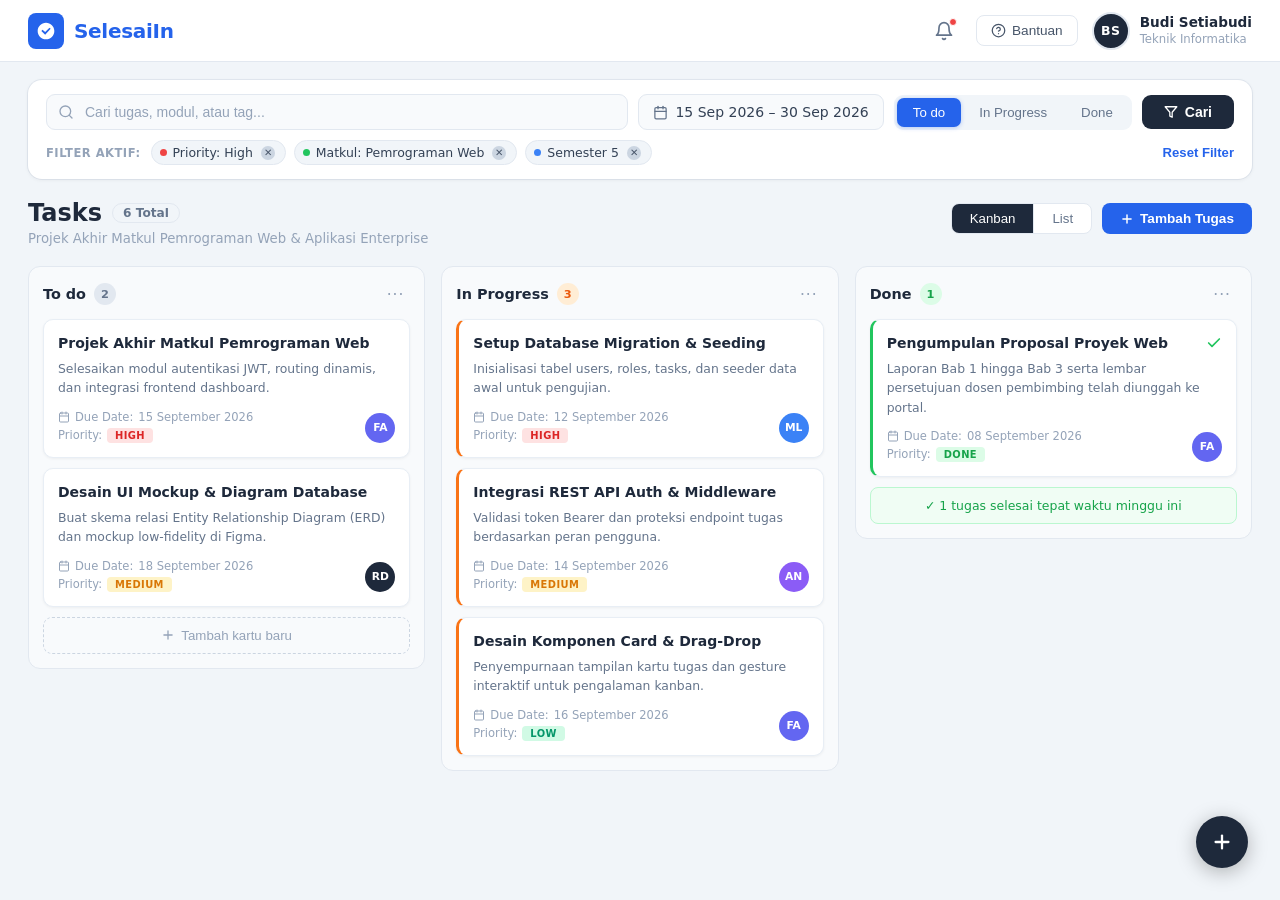
==== index.html @ 3186352d "Rename selesaiin.html to index.html" ====
<!DOCTYPE html>
<html lang="id">
<head>
  <meta charset="UTF-8" />
  <meta name="viewport" content="width=device-width, initial-scale=1.0" />
  <title>SelesaiIn</title>
  <link rel="stylesheet" href="selesaiin.css" />
</head>
<body>

<!-- ════════════════════════════
     NAVBAR
════════════════════════════ -->
<nav class="navbar">
  <a class="logo" href="#">
    <div class="logo-icon">
      <svg viewBox="0 0 24 24" xmlns="http://www.w3.org/2000/svg">
        <path d="M12 2C6.48 2 2 6.48 2 12s4.48 10 10 10
                 10-4.48 10-10S17.52 2 12 2zm-1 14.59L6.41
                 12l1.42-1.41L11 13.17l5.17-5.17 1.42 1.42L11 16.59z"/>
      </svg>
    </div>
    <span class="logo-text">SelesaiIn</span>
  </a>

  <div class="nav-right">
    <button class="btn-bell" aria-label="Notifikasi">
      <svg width="20" height="20" viewBox="0 0 24 24" fill="none"
           stroke="currentColor" stroke-width="2" stroke-linecap="round" stroke-linejoin="round">
        <path d="M18 8A6 6 0 0 0 6 8c0 7-3 9-3 9h18s-3-2-3-9"/>
        <path d="M13.73 21a2 2 0 0 1-3.46 0"/>
      </svg>
      <span class="bell-badge"></span>
    </button>

    <button class="btn-bantuan">
      <svg width="15" height="15" viewBox="0 0 24 24" fill="none"
           stroke="currentColor" stroke-width="2" stroke-linecap="round" stroke-linejoin="round">
        <circle cx="12" cy="12" r="10"/>
        <path d="M9.09 9a3 3 0 0 1 5.83 1c0 2-3 3-3 3"/>
        <line x1="12" y1="17" x2="12.01" y2="17"/>
      </svg>
      Bantuan
    </button>

    <div class="user-info">
      <div class="avatar">BS</div>
      <div class="user-meta">
        <span class="user-name">Budi Setiabudi</span>
        <span class="user-dept">Teknik Informatika</span>
      </div>
    </div>
  </div>
</nav>

<!-- ════════════════════════════
     FILTER SECTION
════════════════════════════ -->
<section class="filter-section">
  <div class="filter-card">
    <div class="filter-top">
      <div class="search-wrap">
        <svg width="16" height="16" viewBox="0 0 24 24" fill="none"
             stroke="currentColor" stroke-width="2" stroke-linecap="round" stroke-linejoin="round">
          <circle cx="11" cy="11" r="8"/><line x1="21" y1="21" x2="16.65" y2="16.65"/>
        </svg>
        <input class="search-input" type="text" placeholder="Cari tugas, modul, atau tag..." />
      </div>

      <div class="date-wrap">
        <svg width="15" height="15" viewBox="0 0 24 24" fill="none"
             stroke="currentColor" stroke-width="2" stroke-linecap="round" stroke-linejoin="round">
          <rect x="3" y="4" width="18" height="18" rx="2" ry="2"/>
          <line x1="16" y1="2" x2="16" y2="6"/>
          <line x1="8" y1="2" x2="8" y2="6"/>
          <line x1="3" y1="10" x2="21" y2="10"/>
        </svg>
        15 Sep 2026 – 30 Sep 2026
      </div>

      <div class="status-tabs">
        <button class="tab-btn active">To do</button>
        <button class="tab-btn">In Progress</button>
        <button class="tab-btn">Done</button>
      </div>

      <button class="btn-search">
        <svg width="14" height="14" viewBox="0 0 24 24" fill="none"
             stroke="currentColor" stroke-width="2.2" stroke-linecap="round" stroke-linejoin="round">
          <polygon points="22 3 2 3 10 12.46 10 19 14 21 14 12.46 22 3"/>
        </svg>
        Cari
      </button>
    </div>

    <div class="filter-bottom">
      <div class="filter-left">
        <span class="filter-label">Filter Aktif:</span>
        <span class="chip">
          <span class="chip-dot red"></span>Priority: High
          <button class="chip-x" aria-label="Hapus">✕</button>
        </span>
        <span class="chip">
          <span class="chip-dot green"></span>Matkul: Pemrograman Web
          <button class="chip-x" aria-label="Hapus">✕</button>
        </span>
        <span class="chip">
          <span class="chip-dot blue"></span>Semester 5
          <button class="chip-x" aria-label="Hapus">✕</button>
        </span>
      </div>
      <button class="btn-reset">Reset Filter</button>
    </div>
  </div>
</section>

<!-- ════════════════════════════
     TASKS SECTION
════════════════════════════ -->
<section class="tasks-section">

  <!-- Header -->
  <div class="tasks-header">
    <div>
      <h1 class="tasks-title">
        Tasks
        <span class="tasks-count">6 Total</span>
      </h1>
      <p class="tasks-subtitle">Projek Akhir Matkul Pemrograman Web &amp; Aplikasi Enterprise</p>
    </div>
    <div class="tasks-actions">
      <div class="view-toggle">
        <button class="view-btn active">Kanban</button>
        <button class="view-btn">List</button>
      </div>
      <button class="btn-add-task" onclick="openSidebar()">
        <svg width="14" height="14" viewBox="0 0 24 24" fill="none"
             stroke="currentColor" stroke-width="2.5" stroke-linecap="round" stroke-linejoin="round">
          <line x1="12" y1="5" x2="12" y2="19"/><line x1="5" y1="12" x2="19" y2="12"/>
        </svg>
        Tambah Tugas
      </button>
    </div>
  </div>

  <!-- Kanban Board -->
  <div class="kanban-board">

    <!-- ── Column: To do ── -->
    <div class="kanban-col">
      <div class="col-header">
        <span class="col-title">
          To do
          <span class="col-badge gray">2</span>
        </span>
        <button class="col-menu" aria-label="Menu">···</button>
      </div>

      <div class="task-cards">
        <!-- Card 1 -->
        <div class="task-card">
          <div class="card-top">
            <span class="card-title">Projek Akhir Matkul Pemrograman Web</span>
          </div>
          <p class="card-desc">Selesaikan modul autentikasi JWT, routing dinamis, dan integrasi frontend dashboard.</p>
          <div class="card-footer">
            <div class="card-meta">
              <span class="card-date">
                <svg width="12" height="12" viewBox="0 0 24 24" fill="none"
                     stroke="currentColor" stroke-width="2" stroke-linecap="round" stroke-linejoin="round">
                  <rect x="3" y="4" width="18" height="18" rx="2" ry="2"/>
                  <line x1="16" y1="2" x2="16" y2="6"/>
                  <line x1="8" y1="2" x2="8" y2="6"/>
                  <line x1="3" y1="10" x2="21" y2="10"/>
                </svg>
                <span class="card-date-label">Due Date:</span>
                15 September 2026
              </span>
              <span class="card-priority-row">
                Priority: <span class="priority-badge high">HIGH</span>
              </span>
            </div>
            <div class="card-avatar av-fa">FA</div>
          </div>
        </div>

        <!-- Card 2 -->
        <div class="task-card">
          <div class="card-top">
            <span class="card-title">Desain UI Mockup &amp; Diagram Database</span>
          </div>
          <p class="card-desc">Buat skema relasi Entity Relationship Diagram (ERD) dan mockup low-fidelity di Figma.</p>
          <div class="card-footer">
            <div class="card-meta">
              <span class="card-date">
                <svg width="12" height="12" viewBox="0 0 24 24" fill="none"
                     stroke="currentColor" stroke-width="2" stroke-linecap="round" stroke-linejoin="round">
                  <rect x="3" y="4" width="18" height="18" rx="2" ry="2"/>
                  <line x1="16" y1="2" x2="16" y2="6"/>
                  <line x1="8" y1="2" x2="8" y2="6"/>
                  <line x1="3" y1="10" x2="21" y2="10"/>
                </svg>
                <span class="card-date-label">Due Date:</span>
                18 September 2026
              </span>
              <span class="card-priority-row">
                Priority: <span class="priority-badge medium">MEDIUM</span>
              </span>
            </div>
            <div class="card-avatar av-rd">RD</div>
          </div>
        </div>
      </div>

      <button class="btn-add-card">
        <svg width="14" height="14" viewBox="0 0 24 24" fill="none"
             stroke="currentColor" stroke-width="2.2" stroke-linecap="round" stroke-linejoin="round">
          <line x1="12" y1="5" x2="12" y2="19"/><line x1="5" y1="12" x2="19" y2="12"/>
        </svg>
        Tambah kartu baru
      </button>
    </div>

    <!-- ── Column: In Progress ── -->
    <div class="kanban-col">
      <div class="col-header">
        <span class="col-title">
          In Progress
          <span class="col-badge orange">3</span>
        </span>
        <button class="col-menu" aria-label="Menu">···</button>
      </div>

      <div class="task-cards">
        <!-- Card 1 -->
        <div class="task-card accent-orange">
          <div class="card-top">
            <span class="card-title">Setup Database Migration &amp; Seeding</span>
          </div>
          <p class="card-desc">Inisialisasi tabel users, roles, tasks, dan seeder data awal untuk pengujian.</p>
          <div class="card-footer">
            <div class="card-meta">
              <span class="card-date">
                <svg width="12" height="12" viewBox="0 0 24 24" fill="none"
                     stroke="currentColor" stroke-width="2" stroke-linecap="round" stroke-linejoin="round">
                  <rect x="3" y="4" width="18" height="18" rx="2" ry="2"/>
                  <line x1="16" y1="2" x2="16" y2="6"/>
                  <line x1="8" y1="2" x2="8" y2="6"/>
                  <line x1="3" y1="10" x2="21" y2="10"/>
                </svg>
                <span class="card-date-label">Due Date:</span>
                12 September 2026
              </span>
              <span class="card-priority-row">
                Priority: <span class="priority-badge high">HIGH</span>
              </span>
            </div>
            <div class="card-avatar av-ml">ML</div>
          </div>
        </div>

        <!-- Card 2 -->
        <div class="task-card accent-orange">
          <div class="card-top">
            <span class="card-title">Integrasi REST API Auth &amp; Middleware</span>
          </div>
          <p class="card-desc">Validasi token Bearer dan proteksi endpoint tugas berdasarkan peran pengguna.</p>
          <div class="card-footer">
            <div class="card-meta">
              <span class="card-date">
                <svg width="12" height="12" viewBox="0 0 24 24" fill="none"
                     stroke="currentColor" stroke-width="2" stroke-linecap="round" stroke-linejoin="round">
                  <rect x="3" y="4" width="18" height="18" rx="2" ry="2"/>
                  <line x1="16" y1="2" x2="16" y2="6"/>
                  <line x1="8" y1="2" x2="8" y2="6"/>
                  <line x1="3" y1="10" x2="21" y2="10"/>
                </svg>
                <span class="card-date-label">Due Date:</span>
                14 September 2026
              </span>
              <span class="card-priority-row">
                Priority: <span class="priority-badge medium">MEDIUM</span>
              </span>
            </div>
            <div class="card-avatar av-an">AN</div>
          </div>
        </div>

        <!-- Card 3 -->
        <div class="task-card accent-orange">
          <div class="card-top">
            <span class="card-title">Desain Komponen Card &amp; Drag-Drop</span>
          </div>
          <p class="card-desc">Penyempurnaan tampilan kartu tugas dan gesture interaktif untuk pengalaman kanban.</p>
          <div class="card-footer">
            <div class="card-meta">
              <span class="card-date">
                <svg width="12" height="12" viewBox="0 0 24 24" fill="none"
                     stroke="currentColor" stroke-width="2" stroke-linecap="round" stroke-linejoin="round">
                  <rect x="3" y="4" width="18" height="18" rx="2" ry="2"/>
                  <line x1="16" y1="2" x2="16" y2="6"/>
                  <line x1="8" y1="2" x2="8" y2="6"/>
                  <line x1="3" y1="10" x2="21" y2="10"/>
                </svg>
                <span class="card-date-label">Due Date:</span>
                16 September 2026
              </span>
              <span class="card-priority-row">
                Priority: <span class="priority-badge low">LOW</span>
              </span>
            </div>
            <div class="card-avatar av-fa">FA</div>
          </div>
        </div>
      </div>
    </div>

    <!-- ── Column: Done ── -->
    <div class="kanban-col">
      <div class="col-header">
        <span class="col-title">
          Done
          <span class="col-badge green">1</span>
        </span>
        <button class="col-menu" aria-label="Menu">···</button>
      </div>

      <div class="task-cards">
        <!-- Card 1 -->
        <div class="task-card accent-green">
          <div class="card-top">
            <span class="card-title">Pengumpulan Proposal Proyek Web</span>
            <svg class="card-check" width="16" height="16" viewBox="0 0 24 24" fill="none"
                 stroke="currentColor" stroke-width="2.5" stroke-linecap="round" stroke-linejoin="round">
              <polyline points="20 6 9 17 4 12"/>
            </svg>
          </div>
          <p class="card-desc">Laporan Bab 1 hingga Bab 3 serta lembar persetujuan dosen pembimbing telah diunggah ke portal.</p>
          <div class="card-footer">
            <div class="card-meta">
              <span class="card-date">
                <svg width="12" height="12" viewBox="0 0 24 24" fill="none"
                     stroke="currentColor" stroke-width="2" stroke-linecap="round" stroke-linejoin="round">
                  <rect x="3" y="4" width="18" height="18" rx="2" ry="2"/>
                  <line x1="16" y1="2" x2="16" y2="6"/>
                  <line x1="8" y1="2" x2="8" y2="6"/>
                  <line x1="3" y1="10" x2="21" y2="10"/>
                </svg>
                <span class="card-date-label">Due Date:</span>
                08 September 2026
              </span>
              <span class="card-priority-row">
                Priority: <span class="priority-badge done">DONE</span>
              </span>
            </div>
            <div class="card-avatar av-fa">FA</div>
          </div>
        </div>
      </div>

      <div class="done-banner">✓ 1 tugas selesai tepat waktu minggu ini</div>
    </div>

  </div><!-- /kanban-board -->
</section>

<!-- ════════════════════════════
     FLOATING ACTION BUTTON
════════════════════════════ -->
<button class="fab" id="fab" onclick="openSidebar()" aria-label="Tambah tugas baru">
  <svg width="22" height="22" viewBox="0 0 24 24" fill="none"
       stroke="currentColor" stroke-width="2.5" stroke-linecap="round" stroke-linejoin="round">
    <line x1="12" y1="5" x2="12" y2="19"/><line x1="5" y1="12" x2="19" y2="12"/>
  </svg>
</button>

<!-- ════════════════════════════
     SIDEBAR BACKDROP
════════════════════════════ -->
<div class="sidebar-backdrop" id="backdrop" onclick="closeSidebar()"></div>

<!-- ════════════════════════════
     SIDEBAR PANEL
════════════════════════════ -->
<aside class="sidebar" id="sidebar" aria-label="Tambah tugas baru">
  <div class="sidebar-inner">

    <!-- Head -->
    <div class="sidebar-head">
      <div>
        <p class="sidebar-title">Add new task:</p>
        <p class="sidebar-sub">Tambahkan penugasan baru ke papan kerja.</p>
      </div>
      <button class="btn-close" onclick="closeSidebar()" aria-label="Tutup">✕</button>
    </div>

    <!-- Name -->
    <div class="field">
      <label class="field-label" for="task-name">Name:</label>
      <input class="field-input" id="task-name" type="text"
             placeholder="Contoh: Implementasi modul JWT Auth" />
    </div>

    <!-- Due Date -->
    <div class="field">
      <label class="field-label" for="task-due">Due Date:</label>
      <input class="field-input" id="task-due" type="date" />
    </div>

    <!-- Priority -->
    <div class="field">
      <span class="field-label">Priority:</span>
      <div class="priority-btns">
        <button class="priority-btn" data-p="low"    onclick="selectPriority(this)">Low</button>
        <button class="priority-btn sel-medium" data-p="medium" onclick="selectPriority(this)">Medium</button>
        <button class="priority-btn" data-p="high"   onclick="selectPriority(this)">High</button>
      </div>
    </div>

    <!-- Status -->
    <div class="field">
      <label class="field-label" for="task-status">Status / Kolom:</label>
      <select class="field-select" id="task-status">
        <option value="todo">To do</option>
        <option value="inprogress">In Progress</option>
        <option value="done">Done</option>
      </select>
    </div>

    <!-- Description -->
    <div class="field">
      <label class="field-label" for="task-desc">Deskripsi Tugas:</label>
      <textarea class="field-textarea" id="task-desc"
                placeholder="Tuliskan catatan teknis, link repositori, atau kriteria kelulusan..."></textarea>
    </div>

    <!-- Footer -->
    <div class="sidebar-footer">
      <button class="btn-batal" onclick="closeSidebar()">Batal</button>
      <button class="btn-add-submit">
        Add
        <svg width="15" height="15" viewBox="0 0 24 24" fill="none"
             stroke="currentColor" stroke-width="2.5" stroke-linecap="round" stroke-linejoin="round">
          <line x1="5" y1="12" x2="19" y2="12"/>
          <polyline points="12 5 19 12 12 19"/>
        </svg>
      </button>
    </div>

  </div>
</aside>

<!-- ════════════════════════════
     JAVASCRIPT
════════════════════════════ -->
<script>
  const sidebar  = document.getElementById('sidebar');
  const backdrop = document.getElementById('backdrop');
  const fab      = document.getElementById('fab');

  function openSidebar() {
    sidebar.classList.add('open');
    backdrop.classList.add('open');
    fab.classList.add('hidden');
  }

  function closeSidebar() {
    sidebar.classList.remove('open');
    backdrop.classList.remove('open');
    fab.classList.remove('hidden');
  }

  // Priority selection
  function selectPriority(btn) {
    document.querySelectorAll('.priority-btn').forEach(b => {
      b.classList.remove('sel-low', 'sel-medium', 'sel-high');
    });
    btn.classList.add('sel-' + btn.dataset.p);
  }

  // View toggle (visual only)
  document.querySelectorAll('.view-btn').forEach(btn => {
    btn.addEventListener('click', () => {
      document.querySelectorAll('.view-btn').forEach(b => b.classList.remove('active'));
      btn.classList.add('active');
    });
  });

  // Status tabs
  document.querySelectorAll('.tab-btn').forEach(btn => {
    btn.addEventListener('click', () => {
      document.querySelectorAll('.tab-btn').forEach(b => b.classList.remove('active'));
      btn.classList.add('active');
    });
  });

  // Close sidebar on Escape key
  document.addEventListener('keydown', e => {
    if (e.key === 'Escape') closeSidebar();
  });
</script>

</body>
</html>
---- selesaiin.css ----
*, *::before, *::after {
  box-sizing: border-box;
  margin: 0;
  padding: 0;
}

body {
  font-family: 'Segoe UI', Inter, system-ui, sans-serif;
  background-color: #f1f5f9;
  color: #1e293b;
  min-height: 100vh;
}

/* ══════════════════════════════════════
   NAVBAR
══════════════════════════════════════ */
.navbar {
  background: #ffffff;
  border-bottom: 1px solid #e2e8f0;
  padding: 0 28px;
  height: 62px;
  display: flex;
  align-items: center;
  justify-content: space-between;
  position: sticky;
  top: 0;
  z-index: 50;
}

.logo {
  display: flex;
  align-items: center;
  gap: 10px;
  text-decoration: none;
}

.logo-icon {
  width: 36px;
  height: 36px;
  background: #2563eb;
  border-radius: 8px;
  display: flex;
  align-items: center;
  justify-content: center;
}
.logo-icon svg { width: 20px; height: 20px; fill: #ffffff; }

.logo-text {
  font-size: 1.25rem;
  font-weight: 700;
  color: #2563eb;
  letter-spacing: -0.3px;
}

.nav-right {
  display: flex;
  align-items: center;
  gap: 14px;
}

.btn-bell {
  position: relative;
  width: 36px;
  height: 36px;
  display: flex;
  align-items: center;
  justify-content: center;
  border: none;
  background: transparent;
  cursor: pointer;
  border-radius: 8px;
  color: #64748b;
  transition: background 0.15s;
}
.btn-bell:hover { background: #f1f5f9; }

.bell-badge {
  position: absolute;
  top: 5px;
  right: 5px;
  width: 8px;
  height: 8px;
  background: #ef4444;
  border-radius: 50%;
  border: 1.5px solid #ffffff;
}

.btn-bantuan {
  display: flex;
  align-items: center;
  gap: 6px;
  padding: 7px 14px;
  border: 1.5px solid #e2e8f0;
  border-radius: 8px;
  background: #ffffff;
  color: #475569;
  font-size: 0.85rem;
  font-weight: 500;
  cursor: pointer;
  transition: border-color 0.15s;
}
.btn-bantuan:hover { border-color: #2563eb; color: #2563eb; }

.user-info {
  display: flex;
  align-items: center;
  gap: 10px;
  cursor: pointer;
}

.avatar {
  width: 38px;
  height: 38px;
  border-radius: 50%;
  background: #1e293b;
  color: #ffffff;
  display: flex;
  align-items: center;
  justify-content: center;
  font-size: 0.78rem;
  font-weight: 700;
  letter-spacing: 0.5px;
  flex-shrink: 0;
  border: 2px solid #e2e8f0;
}

.user-meta { display: flex; flex-direction: column; line-height: 1.3; }
.user-name { font-size: 0.85rem; font-weight: 600; color: #1e293b; }
.user-dept { font-size: 0.73rem; color: #94a3b8; }

/* ══════════════════════════════════════
   FILTER SECTION
══════════════════════════════════════ */
.filter-section {
  padding: 18px 28px 0;
}

.filter-card {
  background: #ffffff;
  border-radius: 14px;
  padding: 14px 18px;
  box-shadow: 0 1px 4px rgba(0,0,0,.06), 0 0 0 1px #e2e8f0;
}

.filter-top {
  display: flex;
  align-items: center;
  gap: 10px;
}

.search-wrap {
  position: relative;
  flex: 1;
  min-width: 0;
}
.search-wrap svg {
  position: absolute;
  left: 12px;
  top: 50%;
  transform: translateY(-50%);
  color: #94a3b8;
  pointer-events: none;
}

.search-input {
  width: 100%;
  padding: 9px 14px 9px 38px;
  border: 1.5px solid #e2e8f0;
  border-radius: 9px;
  font-size: 0.875rem;
  color: #334155;
  outline: none;
  background: #f8fafc;
  transition: border-color 0.15s, box-shadow 0.15s;
}
.search-input::placeholder { color: #94a3b8; }
.search-input:focus {
  border-color: #2563eb;
  box-shadow: 0 0 0 3px rgba(37,99,235,.12);
  background: #fff;
}

.date-wrap {
  display: flex;
  align-items: center;
  gap: 7px;
  padding: 9px 14px;
  border: 1.5px solid #e2e8f0;
  border-radius: 9px;
  background: #f8fafc;
  cursor: pointer;
  white-space: nowrap;
  font-size: 0.875rem;
  color: #334155;
  transition: border-color 0.15s;
  flex-shrink: 0;
}
.date-wrap:hover { border-color: #2563eb; }
.date-wrap svg { color: #64748b; flex-shrink: 0; }

.status-tabs {
  display: flex;
  align-items: center;
  gap: 2px;
  background: #f1f5f9;
  border-radius: 9px;
  padding: 3px;
  flex-shrink: 0;
}

.tab-btn {
  padding: 7px 16px;
  border: none;
  border-radius: 7px;
  font-size: 0.83rem;
  font-weight: 500;
  cursor: pointer;
  transition: background 0.15s, color 0.15s;
  background: transparent;
  color: #64748b;
  white-space: nowrap;
}
.tab-btn.active {
  background: #2563eb;
  color: #ffffff;
  box-shadow: 0 1px 4px rgba(37,99,235,.3);
}
.tab-btn:not(.active):hover { background: #e2e8f0; color: #334155; }

.btn-search {
  display: flex;
  align-items: center;
  gap: 7px;
  padding: 9px 22px;
  background: #1e293b;
  color: #ffffff;
  border: none;
  border-radius: 9px;
  font-size: 0.875rem;
  font-weight: 600;
  cursor: pointer;
  white-space: nowrap;
  transition: background 0.15s;
  flex-shrink: 0;
}
.btn-search:hover { background: #0f172a; }

.filter-bottom {
  display: flex;
  align-items: center;
  justify-content: space-between;
  margin-top: 10px;
}

.filter-left {
  display: flex;
  align-items: center;
  gap: 8px;
  flex-wrap: wrap;
}

.filter-label {
  font-size: 0.72rem;
  font-weight: 600;
  color: #94a3b8;
  letter-spacing: 0.5px;
  text-transform: uppercase;
  margin-right: 2px;
}

.chip {
  display: inline-flex;
  align-items: center;
  gap: 6px;
  padding: 4px 10px 4px 8px;
  border-radius: 20px;
  background: #f1f5f9;
  border: 1px solid #e2e8f0;
  font-size: 0.78rem;
  color: #334155;
  font-weight: 500;
}

.chip-dot {
  width: 7px;
  height: 7px;
  border-radius: 50%;
  flex-shrink: 0;
}
.chip-dot.red   { background: #ef4444; }
.chip-dot.green { background: #22c55e; }
.chip-dot.blue  { background: #3b82f6; }

.chip-x {
  display: flex;
  align-items: center;
  justify-content: center;
  width: 14px;
  height: 14px;
  border-radius: 50%;
  border: none;
  background: #cbd5e1;
  color: #475569;
  font-size: 0.6rem;
  cursor: pointer;
  line-height: 1;
  transition: background 0.12s;
  margin-left: 2px;
}
.chip-x:hover { background: #94a3b8; color: #fff; }

.btn-reset {
  font-size: 0.82rem;
  font-weight: 600;
  color: #2563eb;
  background: none;
  border: none;
  cursor: pointer;
  white-space: nowrap;
  transition: color 0.12s;
}
.btn-reset:hover { color: #1d4ed8; text-decoration: underline; }

/* ══════════════════════════════════════
   TASKS HEADER
══════════════════════════════════════ */
.tasks-section {
  padding: 20px 28px 28px;
}

.tasks-header {
  display: flex;
  align-items: flex-start;
  justify-content: space-between;
  margin-bottom: 20px;
}

.tasks-title {
  display: flex;
  align-items: center;
  gap: 10px;
  font-size: 1.5rem;
  font-weight: 700;
  color: #1e293b;
  margin-bottom: 4px;
}

.tasks-count {
  font-size: 0.76rem;
  font-weight: 600;
  color: #64748b;
  background: #f1f5f9;
  border: 1px solid #e2e8f0;
  padding: 2px 10px;
  border-radius: 20px;
}

.tasks-subtitle {
  font-size: 0.83rem;
  color: #94a3b8;
  margin-top: 2px;
}

.tasks-actions {
  display: flex;
  align-items: center;
  gap: 10px;
  margin-top: 4px;
}

.view-toggle {
  display: flex;
  border: 1.5px solid #e2e8f0;
  border-radius: 8px;
  overflow: hidden;
  background: #fff;
}

.view-btn {
  padding: 7px 18px;
  border: none;
  background: transparent;
  color: #64748b;
  font-size: 0.83rem;
  font-weight: 500;
  cursor: pointer;
  transition: background 0.15s, color 0.15s;
}
.view-btn.active { background: #1e293b; color: #ffffff; }
.view-btn:not(:last-child) { border-right: 1.5px solid #e2e8f0; }
.view-btn:not(.active):hover { background: #f1f5f9; }

.btn-add-task {
  display: flex;
  align-items: center;
  gap: 6px;
  padding: 8px 18px;
  background: #2563eb;
  color: #ffffff;
  border: none;
  border-radius: 8px;
  font-size: 0.85rem;
  font-weight: 600;
  cursor: pointer;
  transition: background 0.15s;
}
.btn-add-task:hover { background: #1d4ed8; }

/* ══════════════════════════════════════
   KANBAN BOARD
══════════════════════════════════════ */
.kanban-board {
  display: grid;
  grid-template-columns: repeat(3, 1fr);
  gap: 16px;
  align-items: start;
}

.kanban-col {
  background: #f8fafc;
  border-radius: 12px;
  padding: 14px;
  border: 1px solid #e2e8f0;
}

.col-header {
  display: flex;
  align-items: center;
  justify-content: space-between;
  margin-bottom: 12px;
}

.col-title {
  display: flex;
  align-items: center;
  gap: 8px;
  font-size: 0.9rem;
  font-weight: 600;
  color: #1e293b;
}

.col-badge {
  min-width: 22px;
  height: 22px;
  padding: 0 6px;
  border-radius: 11px;
  display: flex;
  align-items: center;
  justify-content: center;
  font-size: 0.71rem;
  font-weight: 700;
}
.col-badge.gray   { background: #e2e8f0; color: #64748b; }
.col-badge.orange { background: #ffedd5; color: #ea580c; }
.col-badge.green  { background: #dcfce7; color: #16a34a; }

.col-menu {
  background: none;
  border: none;
  color: #94a3b8;
  cursor: pointer;
  padding: 4px 6px;
  border-radius: 6px;
  font-size: 1.1rem;
  letter-spacing: 1px;
  line-height: 1;
  transition: background 0.15s;
}
.col-menu:hover { background: #e2e8f0; color: #475569; }

/* ── Cards ── */
.task-cards {
  display: flex;
  flex-direction: column;
  gap: 10px;
}

.task-card {
  background: #ffffff;
  border-radius: 10px;
  padding: 14px;
  border: 1px solid #e8eef5;
  box-shadow: 0 1px 3px rgba(0,0,0,.05);
  cursor: pointer;
  transition: box-shadow 0.18s, transform 0.18s;
}
.task-card:hover {
  box-shadow: 0 4px 14px rgba(0,0,0,.09);
  transform: translateY(-1px);
}
.task-card.accent-orange { border-left: 3px solid #f97316; }
.task-card.accent-green  { border-left: 3px solid #22c55e; }

.card-top {
  display: flex;
  align-items: flex-start;
  justify-content: space-between;
  gap: 8px;
  margin-bottom: 6px;
}

.card-title {
  font-size: 0.875rem;
  font-weight: 600;
  color: #1e293b;
  line-height: 1.4;
}

.card-check {
  color: #22c55e;
  flex-shrink: 0;
  margin-top: 1px;
}

.card-desc {
  font-size: 0.775rem;
  color: #64748b;
  line-height: 1.55;
  margin-bottom: 12px;
}

.card-footer {
  display: flex;
  align-items: flex-end;
  justify-content: space-between;
  gap: 8px;
}

.card-meta { display: flex; flex-direction: column; gap: 4px; }

.card-date {
  display: flex;
  align-items: center;
  gap: 5px;
  font-size: 0.72rem;
  color: #94a3b8;
}
.card-date svg { flex-shrink: 0; }
.card-date-label { font-size: 0.72rem; color: #94a3b8; }

.card-priority-row {
  display: flex;
  align-items: center;
  gap: 5px;
  font-size: 0.72rem;
  color: #94a3b8;
}

.priority-badge {
  font-size: 0.62rem;
  font-weight: 700;
  letter-spacing: 0.4px;
  padding: 2px 8px;
  border-radius: 4px;
}
.priority-badge.high   { background: #fee2e2; color: #dc2626; }
.priority-badge.medium { background: #fef3c7; color: #d97706; }
.priority-badge.low    { background: #d1fae5; color: #059669; }
.priority-badge.done   { background: #dcfce7; color: #16a34a; }

.card-avatar {
  width: 30px;
  height: 30px;
  border-radius: 50%;
  display: flex;
  align-items: center;
  justify-content: center;
  font-size: 0.67rem;
  font-weight: 700;
  color: #ffffff;
  flex-shrink: 0;
}
.av-fa { background: #6366f1; }
.av-ml { background: #3b82f6; }
.av-rd { background: #1e293b; }
.av-an { background: #8b5cf6; }

/* Done success banner */
.done-banner {
  margin-top: 10px;
  background: #f0fdf4;
  border: 1px solid #bbf7d0;
  border-radius: 8px;
  padding: 10px 14px;
  font-size: 0.78rem;
  color: #16a34a;
  text-align: center;
  font-weight: 500;
}

/* Add card button */
.btn-add-card {
  width: 100%;
  margin-top: 10px;
  padding: 10px;
  border: 1.5px dashed #cbd5e1;
  border-radius: 9px;
  background: transparent;
  color: #94a3b8;
  font-size: 0.83rem;
  font-weight: 500;
  cursor: pointer;
  display: flex;
  align-items: center;
  justify-content: center;
  gap: 6px;
  transition: border-color 0.15s, color 0.15s, background 0.15s;
}
.btn-add-card:hover {
  border-color: #2563eb;
  color: #2563eb;
  background: #eff6ff;
}

/* ══════════════════════════════════════
   FLOATING ACTION BUTTON
══════════════════════════════════════ */
.fab {
  position: fixed;
  bottom: 32px;
  right: 32px;
  width: 52px;
  height: 52px;
  border-radius: 50%;
  background: #1e293b;
  color: #ffffff;
  border: none;
  font-size: 1.6rem;
  line-height: 1;
  cursor: pointer;
  display: flex;
  align-items: center;
  justify-content: center;
  box-shadow: 0 4px 20px rgba(0,0,0,.28);
  transition: background 0.15s, transform 0.2s, opacity 0.2s;
  z-index: 60;
}
.fab:hover { background: #0f172a; transform: scale(1.08); }
.fab.hidden { opacity: 0; pointer-events: none; transform: scale(0.8); }

/* ══════════════════════════════════════
   SIDEBAR OVERLAY BACKDROP
══════════════════════════════════════ */
.sidebar-backdrop {
  position: fixed;
  inset: 0;
  background: rgba(15, 23, 42, 0.35);
  z-index: 150;
  opacity: 0;
  pointer-events: none;
  transition: opacity 0.28s ease;
}
.sidebar-backdrop.open {
  opacity: 1;
  pointer-events: all;
}

/* ══════════════════════════════════════
   SIDEBAR PANEL
══════════════════════════════════════ */
.sidebar {
  position: fixed;
  top: 0;
  right: 0;
  bottom: 0;
  width: 340px;
  background: #1e293b;
  z-index: 200;
  display: flex;
  flex-direction: column;
  transform: translateX(100%);
  transition: transform 0.3s cubic-bezier(.4, 0, .2, 1);
  overflow-y: auto;
  overflow-x: hidden;
}
.sidebar.open { transform: translateX(0); }

/* Sidebar scrollbar */
.sidebar::-webkit-scrollbar { width: 4px; }
.sidebar::-webkit-scrollbar-track { background: transparent; }
.sidebar::-webkit-scrollbar-thumb { background: #334155; border-radius: 4px; }

.sidebar-inner {
  padding: 26px 24px;
  display: flex;
  flex-direction: column;
  min-height: 100%;
}

.sidebar-head {
  display: flex;
  align-items: flex-start;
  justify-content: space-between;
  margin-bottom: 28px;
}

.sidebar-title {
  font-size: 1.1rem;
  font-weight: 700;
  color: #f1f5f9;
  margin-bottom: 4px;
  line-height: 1.3;
}

.sidebar-sub {
  font-size: 0.775rem;
  color: #64748b;
  line-height: 1.4;
}

.btn-close {
  width: 30px;
  height: 30px;
  border-radius: 7px;
  background: #334155;
  border: none;
  color: #94a3b8;
  font-size: 1rem;
  cursor: pointer;
  display: flex;
  align-items: center;
  justify-content: center;
  transition: background 0.15s, color 0.15s;
  flex-shrink: 0;
  margin-top: 2px;
}
.btn-close:hover { background: #475569; color: #f1f5f9; }

/* Form fields */
.field { margin-bottom: 20px; }

.field-label {
  display: block;
  font-size: 0.7rem;
  font-weight: 600;
  color: #94a3b8;
  letter-spacing: 0.7px;
  text-transform: uppercase;
  margin-bottom: 8px;
}

.field-input,
.field-select,
.field-textarea {
  width: 100%;
  padding: 10px 13px;
  background: #0f172a;
  border: 1.5px solid #334155;
  border-radius: 8px;
  color: #e2e8f0;
  font-size: 0.875rem;
  outline: none;
  transition: border-color 0.15s, box-shadow 0.15s;
  font-family: inherit;
}
.field-input::placeholder,
.field-textarea::placeholder { color: #475569; }
.field-input:focus,
.field-select:focus,
.field-textarea:focus {
  border-color: #3b82f6;
  box-shadow: 0 0 0 3px rgba(59,130,246,.15);
}

.field-select {
  appearance: none;
  background-image: url("data:image/svg+xml,%3Csvg xmlns='http://www.w3.org/2000/svg' width='12' height='12' viewBox='0 0 24 24' fill='none' stroke='%2394a3b8' stroke-width='2.5' stroke-linecap='round' stroke-linejoin='round'%3E%3Cpolyline points='6 9 12 15 18 9'/%3E%3C/svg%3E");
  background-repeat: no-repeat;
  background-position: right 13px center;
  cursor: pointer;
}
.field-select option { background: #1e293b; }

.field-textarea {
  resize: vertical;
  min-height: 88px;
  line-height: 1.55;
}

/* Priority buttons */
.priority-btns {
  display: flex;
  gap: 8px;
}

.priority-btn {
  flex: 1;
  padding: 8px 0;
  border: 1.5px solid #334155;
  border-radius: 8px;
  background: transparent;
  color: #94a3b8;
  font-size: 0.82rem;
  font-weight: 500;
  cursor: pointer;
  transition: all 0.15s;
  text-align: center;
}
.priority-btn:hover { border-color: #64748b; color: #e2e8f0; }

.priority-btn.sel-low    { background: #052e16; border-color: #059669; color: #6ee7b7; }
.priority-btn.sel-medium { background: #451a03; border-color: #d97706; color: #fde68a; }
.priority-btn.sel-high   { background: #450a0a; border-color: #ef4444; color: #fca5a5; }

/* Sidebar footer */
.sidebar-footer {
  margin-top: auto;
  padding-top: 20px;
  border-top: 1px solid #334155;
  display: flex;
  align-items: center;
  justify-content: flex-end;
  gap: 12px;
}

.btn-batal {
  padding: 9px 18px;
  background: transparent;
  border: none;
  color: #94a3b8;
  font-size: 0.875rem;
  font-weight: 500;
  cursor: pointer;
  transition: color 0.15s;
  font-family: inherit;
}
.btn-batal:hover { color: #e2e8f0; }

.btn-add-submit {
  display: flex;
  align-items: center;
  gap: 7px;
  padding: 9px 22px;
  background: #2563eb;
  color: #ffffff;
  border: none;
  border-radius: 8px;
  font-size: 0.875rem;
  font-weight: 600;
  cursor: pointer;
  transition: background 0.15s;
  font-family: inherit;
}
.btn-add-submit:hover { background: #1d4ed8; }
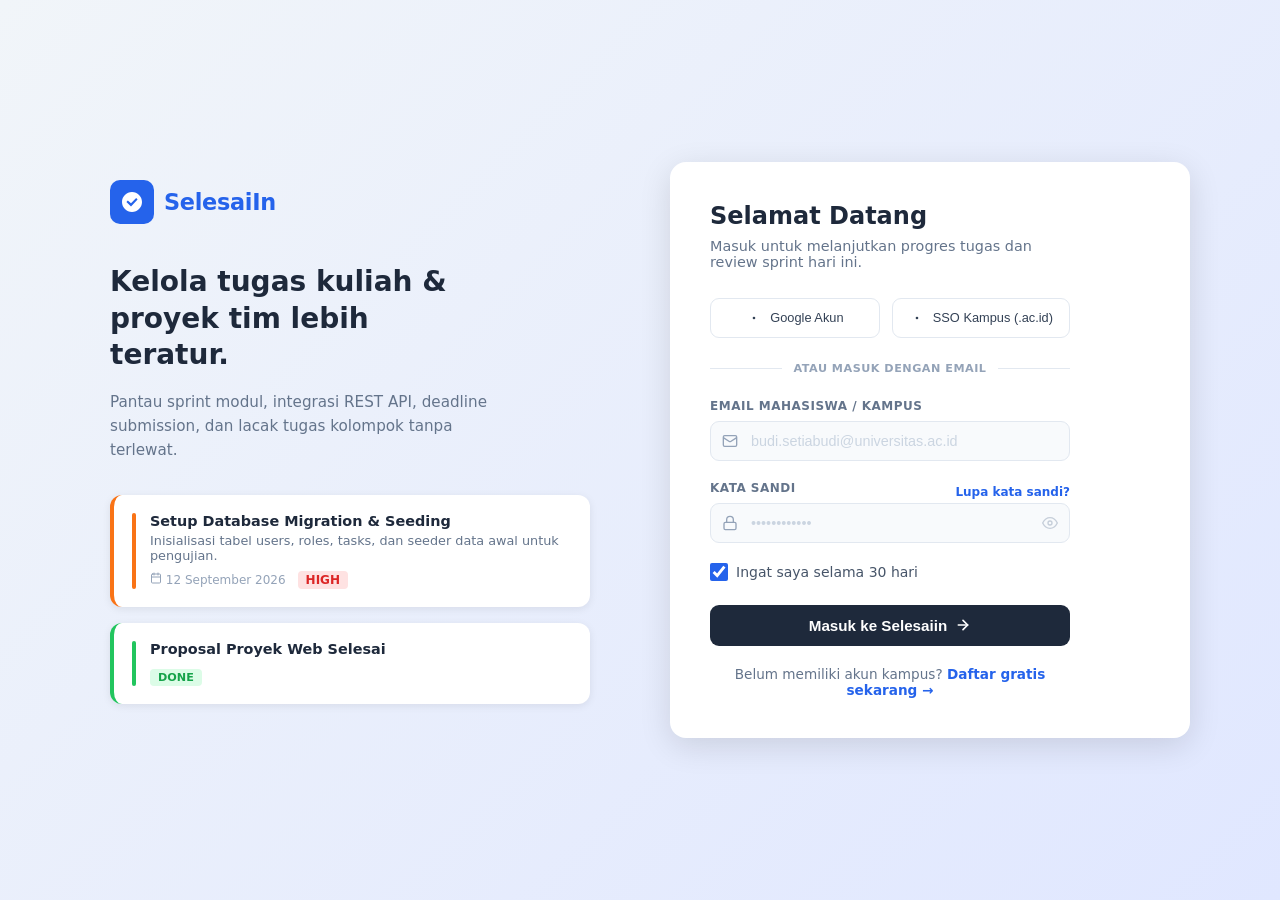
==== commit 2f5466b8: "add login page" ====
--- a/index.html
+++ b/index.html
@@ -7,6 +7,143 @@
   <link rel="stylesheet" href="selesaiin.css" />
 </head>
 <body>
+
+<!-- ════════════════════════════
+     LOGIN PAGE
+════════════════════════════ -->
+<div id="loginPage" class="login-page">
+  <div class="login-container">
+    <!-- Left side: Branding & Description -->
+    <div class="login-left">
+      <a class="login-logo" href="#">
+        <div class="login-logo-icon">
+          <svg viewBox="0 0 24 24" xmlns="http://www.w3.org/2000/svg">
+            <path d="M12 2C6.48 2 2 6.48 2 12s4.48 10 10 10 10-4.48 10-10S17.52 2 12 2zm-1 14.59L6.41 12l1.42-1.41L11 13.17l5.17-5.17 1.42 1.42L11 16.59z"/>
+          </svg>
+        </div>
+        <span class="login-logo-text">SelesaiIn</span>
+      </a>
+      <h2 class="login-heading">Kelola tugas kuliah & proyek tim lebih teratur.</h2>
+      <p class="login-description">
+        Pantau sprint modul, integrasi REST API, deadline submission, dan lacak tugas kolompok tanpa terlewat.
+      </p>
+      <div class="login-feature">
+        <div class="feature-icon orange-accent"></div>
+        <div class="feature-content">
+          <p class="feature-title">Setup Database Migration & Seeding</p>
+          <p class="feature-desc">Inisialisasi tabel users, roles, tasks, dan seeder data awal untuk pengujian.</p>
+          <div class="feature-meta">
+            <span class="due-date">
+              <svg width="12" height="12" viewBox="0 0 24 24" fill="none" stroke="currentColor" stroke-width="2" stroke-linecap="round" stroke-linejoin="round">
+                <rect x="3" y="4" width="18" height="18" rx="2" ry="2"/>
+                <line x1="16" y1="2" x2="16" y2="6"/>
+                <line x1="8" y1="2" x2="8" y2="6"/>
+                <line x1="3" y1="10" x2="21" y2="10"/>
+              </svg>
+              12 September 2026
+            </span>
+            <span class="priority-high">HIGH</span>
+          </div>
+        </div>
+      </div>
+      <div class="login-feature">
+        <div class="feature-icon green-accent"></div>
+        <div class="feature-content">
+          <p class="feature-title">Proposal Proyek Web Selesai</p>
+          <span class="feature-done">DONE</span>
+        </div>
+      </div>
+    </div>
+
+    <!-- Right side: Login Form -->
+    <div class="login-right">
+      <div class="login-form-wrapper">
+        <h3 class="login-form-title">Selamat Datang</h3>
+        <p class="login-form-subtitle">Masuk untuk melanjutkan progres tugas dan review sprint hari ini.</p>
+
+        <!-- OAuth Buttons -->
+        <div class="oauth-section">
+          <button class="oauth-btn google-btn">
+            <svg width="18" height="18" viewBox="0 0 24 24" fill="none" stroke="currentColor" stroke-width="2">
+              <circle cx="12" cy="12" r="1"/>
+            </svg>
+            Google Akun
+          </button>
+          <button class="oauth-btn sso-btn">
+            <svg width="18" height="18" viewBox="0 0 24 24" fill="none" stroke="currentColor" stroke-width="2">
+              <circle cx="12" cy="12" r="1"/>
+            </svg>
+            SSO Kampus (.ac.id)
+          </button>
+        </div>
+
+        <!-- Divider -->
+        <div class="divider">
+          <span>ATAU MASUK DENGAN EMAIL</span>
+        </div>
+
+        <!-- Email Input -->
+        <div class="form-group">
+          <label for="loginEmail" class="form-label">Email Mahasiswa / Kampus</label>
+          <div class="input-wrapper">
+            <svg class="input-icon" width="16" height="16" viewBox="0 0 24 24" fill="none" stroke="currentColor" stroke-width="2">
+              <rect x="2" y="4" width="20" height="16" rx="2"/>
+              <path d="m22 7-8.97 5.7a1.94 1.94 0 0 1-2.06 0L2 7"/>
+            </svg>
+            <input class="form-input" id="loginEmail" type="email" placeholder="budi.setiabudi@universitas.ac.id" />
+          </div>
+        </div>
+
+        <!-- Password Input -->
+        <div class="form-group">
+          <div class="password-header">
+            <label for="loginPassword" class="form-label">Kata Sandi</label>
+            <a href="#" class="forgot-password">Lupa kata sandi?</a>
+          </div>
+          <div class="input-wrapper">
+            <svg class="input-icon" width="16" height="16" viewBox="0 0 24 24" fill="none" stroke="currentColor" stroke-width="2">
+              <rect x="3" y="11" width="18" height="11" rx="2" ry="2"/>
+              <path d="M7 11V7a5 5 0 0 1 10 0v4"/>
+            </svg>
+            <input class="form-input" id="loginPassword" type="password" placeholder="••••••••••••" />
+            <button class="toggle-password" type="button" onclick="togglePasswordVisibility()">
+              <svg class="eye-icon" width="16" height="16" viewBox="0 0 24 24" fill="none" stroke="currentColor" stroke-width="2">
+                <path d="M1 12s4-8 11-8 11 8 11 8-4 8-11 8-11-8-11-8z"/>
+                <circle cx="12" cy="12" r="3"/>
+              </svg>
+            </button>
+          </div>
+        </div>
+
+        <!-- Remember Me Checkbox -->
+        <label class="checkbox-label">
+          <input type="checkbox" class="checkbox-input" checked />
+          <span class="checkbox-text">Ingat saya selama 30 hari</span>
+        </label>
+
+        <!-- Login Button -->
+        <button class="btn-login" onclick="goToDashboard()">
+          Masuk ke Selesaiin
+          <svg width="16" height="16" viewBox="0 0 24 24" fill="none" stroke="currentColor" stroke-width="2.5" stroke-linecap="round" stroke-linejoin="round">
+            <line x1="5" y1="12" x2="19" y2="12"/>
+            <polyline points="12 5 19 12 12 19"/>
+          </svg>
+        </button>
+
+        <!-- Sign Up Link -->
+        <p class="signup-text">
+          Belum memiliki akun kampus?
+          <a href="#" class="signup-link">Daftar gratis sekarang →</a>
+        </p>
+      </div>
+    </div>
+  </div>
+</div>
+
+<!-- ════════════════════════════
+     DASHBOARD PAGE
+════════════════════════════ -->
+<div id="dashboardPage" class="dashboard-page" style="display: none;">
 
 <!-- ════════════════════════════
      NAVBAR
@@ -382,6 +519,9 @@
 <!-- ════════════════════════════
      SIDEBAR PANEL
 ════════════════════════════ -->
+</aside><!-- /dashboardPage -->
+</div>
+
 <aside class="sidebar" id="sidebar" aria-label="Tambah tugas baru">
   <div class="sidebar-inner">
 
@@ -454,6 +594,35 @@
      JAVASCRIPT
 ════════════════════════════ -->
 <script>
+  // Navigation between pages
+  function goToDashboard() {
+    document.getElementById('loginPage').style.display = 'none';
+    document.getElementById('dashboardPage').style.display = 'block';
+  }
+
+  function logout() {
+    document.getElementById('dashboardPage').style.display = 'none';
+    document.getElementById('loginPage').style.display = 'block';
+    // Reset login form
+    document.getElementById('loginEmail').value = '';
+    document.getElementById('loginPassword').value = '';
+  }
+
+  // Toggle password visibility
+  function togglePasswordVisibility() {
+    const passwordInput = document.getElementById('loginPassword');
+    const toggleBtn = document.querySelector('.toggle-password');
+    const eyeIcon = document.querySelector('.eye-icon');
+    
+    if (passwordInput.type === 'password') {
+      passwordInput.type = 'text';
+      eyeIcon.style.opacity = '1';
+    } else {
+      passwordInput.type = 'password';
+      eyeIcon.style.opacity = '0.5';
+    }
+  }
+
   const sidebar  = document.getElementById('sidebar');
   const backdrop = document.getElementById('backdrop');
   const fab      = document.getElementById('fab');
--- a/selesaiin.css
+++ b/selesaiin.css
@@ -9,6 +9,426 @@
   background-color: #f1f5f9;
   color: #1e293b;
   min-height: 100vh;
+}
+
+/* ══════════════════════════════════════
+   LOGIN PAGE
+══════════════════════════════════════ */
+.login-page {
+  min-height: 100vh;
+  background: linear-gradient(135deg, #f1f5f9 0%, #e0e7ff 100%);
+  display: flex;
+  align-items: center;
+  justify-content: center;
+  padding: 20px;
+}
+
+.login-container {
+  display: grid;
+  grid-template-columns: 1fr 1fr;
+  gap: 60px;
+  max-width: 1100px;
+  width: 100%;
+  align-items: center;
+}
+
+/* Left side */
+.login-left {
+  padding: 20px;
+}
+
+.login-logo {
+  display: flex;
+  align-items: center;
+  gap: 10px;
+  text-decoration: none;
+  margin-bottom: 40px;
+}
+
+.login-logo-icon {
+  width: 44px;
+  height: 44px;
+  background: #2563eb;
+  border-radius: 10px;
+  display: flex;
+  align-items: center;
+  justify-content: center;
+}
+.login-logo-icon svg {
+  width: 24px;
+  height: 24px;
+  fill: #ffffff;
+}
+
+.login-logo-text {
+  font-size: 1.4rem;
+  font-weight: 700;
+  color: #2563eb;
+  letter-spacing: -0.3px;
+}
+
+.login-heading {
+  font-size: 1.75rem;
+  font-weight: 700;
+  color: #1e293b;
+  line-height: 1.3;
+  margin-bottom: 16px;
+  max-width: 380px;
+}
+
+.login-description {
+  font-size: 0.95rem;
+  color: #64748b;
+  line-height: 1.6;
+  margin-bottom: 32px;
+  max-width: 380px;
+}
+
+.login-feature {
+  background: #ffffff;
+  border-radius: 12px;
+  padding: 18px;
+  margin-bottom: 16px;
+  border-left: 4px solid #f97316;
+  box-shadow: 0 2px 8px rgba(0,0,0,.08);
+  display: flex;
+  gap: 14px;
+}
+
+.login-feature:last-child {
+  border-left-color: #22c55e;
+}
+
+.feature-icon {
+  width: 4px;
+  border-radius: 2px;
+  flex-shrink: 0;
+  align-self: stretch;
+}
+
+.feature-icon.orange-accent {
+  background: #f97316;
+}
+
+.feature-icon.green-accent {
+  background: #22c55e;
+}
+
+.feature-content {
+  flex: 1;
+  min-width: 0;
+}
+
+.feature-title {
+  font-size: 0.9rem;
+  font-weight: 600;
+  color: #1e293b;
+  margin-bottom: 4px;
+}
+
+.feature-desc {
+  font-size: 0.8rem;
+  color: #64748b;
+  margin-bottom: 8px;
+}
+
+.feature-meta {
+  display: flex;
+  align-items: center;
+  gap: 12px;
+  font-size: 0.75rem;
+}
+
+.due-date {
+  color: #94a3b8;
+}
+
+.priority-high {
+  background: #fee2e2;
+  color: #dc2626;
+  padding: 2px 8px;
+  border-radius: 4px;
+  font-weight: 700;
+}
+
+.feature-done {
+  background: #dcfce7;
+  color: #16a34a;
+  padding: 2px 8px;
+  border-radius: 4px;
+  font-size: 0.7rem;
+  font-weight: 700;
+  display: inline-block;
+  margin-top: 8px;
+}
+
+/* Right side - Form */
+.login-right {
+  background: #ffffff;
+  border-radius: 16px;
+  padding: 40px;
+  box-shadow: 0 8px 32px rgba(0,0,0,.12);
+}
+
+.login-form-wrapper {
+  max-width: 360px;
+}
+
+.login-form-title {
+  font-size: 1.5rem;
+  font-weight: 700;
+  color: #1e293b;
+  margin-bottom: 8px;
+}
+
+.login-form-subtitle {
+  font-size: 0.9rem;
+  color: #64748b;
+  margin-bottom: 28px;
+}
+
+/* OAuth Section */
+.oauth-section {
+  display: grid;
+  grid-template-columns: 1fr 1fr;
+  gap: 12px;
+  margin-bottom: 24px;
+}
+
+.oauth-btn {
+  display: flex;
+  align-items: center;
+  justify-content: center;
+  gap: 8px;
+  padding: 11px 16px;
+  border: 1.5px solid #e2e8f0;
+  border-radius: 9px;
+  background: #ffffff;
+  color: #334155;
+  font-size: 0.8rem;
+  font-weight: 500;
+  cursor: pointer;
+  transition: all 0.15s;
+  white-space: nowrap;
+}
+.oauth-btn:hover {
+  border-color: #2563eb;
+  background: #f0f9ff;
+}
+
+.oauth-btn svg {
+  width: 16px;
+  height: 16px;
+}
+
+.google-btn:hover svg {
+  stroke: #2563eb;
+}
+
+.sso-btn:hover svg {
+  stroke: #2563eb;
+}
+
+/* Divider */
+.divider {
+  display: flex;
+  align-items: center;
+  margin: 24px 0;
+  font-size: 0.7rem;
+  color: #94a3b8;
+  font-weight: 600;
+  letter-spacing: 0.5px;
+}
+.divider::before,
+.divider::after {
+  content: '';
+  flex: 1;
+  height: 1px;
+  background: #e2e8f0;
+}
+.divider::before {
+  margin-right: 12px;
+}
+.divider::after {
+  margin-left: 12px;
+}
+
+/* Form Groups */
+.form-group {
+  margin-bottom: 20px;
+}
+
+.form-label {
+  display: block;
+  font-size: 0.75rem;
+  font-weight: 600;
+  color: #64748b;
+  letter-spacing: 0.5px;
+  margin-bottom: 8px;
+  text-transform: uppercase;
+}
+
+.password-header {
+  display: flex;
+  align-items: center;
+  justify-content: space-between;
+}
+
+.forgot-password {
+  font-size: 0.75rem;
+  color: #2563eb;
+  text-decoration: none;
+  font-weight: 600;
+  transition: color 0.15s;
+}
+.forgot-password:hover {
+  color: #1d4ed8;
+  text-decoration: underline;
+}
+
+/* Input Wrapper */
+.input-wrapper {
+  position: relative;
+  display: flex;
+  align-items: center;
+}
+
+.input-icon {
+  position: absolute;
+  left: 12px;
+  color: #94a3b8;
+  pointer-events: none;
+  flex-shrink: 0;
+}
+
+.form-input {
+  width: 100%;
+  padding: 11px 14px 11px 40px;
+  border: 1.5px solid #e2e8f0;
+  border-radius: 9px;
+  font-size: 0.9rem;
+  color: #1e293b;
+  outline: none;
+  background: #f8fafc;
+  transition: all 0.15s;
+}
+.form-input::placeholder {
+  color: #cbd5e1;
+}
+.form-input:focus {
+  border-color: #2563eb;
+  background: #ffffff;
+  box-shadow: 0 0 0 3px rgba(37,99,235,.12);
+}
+
+.toggle-password {
+  position: absolute;
+  right: 12px;
+  background: none;
+  border: none;
+  cursor: pointer;
+  display: flex;
+  align-items: center;
+  justify-content: center;
+  color: #94a3b8;
+  transition: color 0.15s;
+}
+.toggle-password:hover {
+  color: #64748b;
+}
+
+.eye-icon {
+  width: 16px;
+  height: 16px;
+  opacity: 0.5;
+}
+
+/* Checkbox */
+.checkbox-label {
+  display: flex;
+  align-items: center;
+  gap: 8px;
+  margin-bottom: 24px;
+  cursor: pointer;
+  user-select: none;
+}
+
+.checkbox-input {
+  width: 18px;
+  height: 18px;
+  cursor: pointer;
+  accent-color: #2563eb;
+}
+
+.checkbox-text {
+  font-size: 0.875rem;
+  color: #475569;
+}
+
+/* Login Button */
+.btn-login {
+  width: 100%;
+  padding: 12px;
+  background: #1e293b;
+  color: #ffffff;
+  border: none;
+  border-radius: 9px;
+  font-size: 0.95rem;
+  font-weight: 600;
+  cursor: pointer;
+  display: flex;
+  align-items: center;
+  justify-content: center;
+  gap: 8px;
+  transition: background 0.15s;
+  margin-bottom: 20px;
+}
+.btn-login:hover {
+  background: #0f172a;
+}
+.btn-login svg {
+  width: 16px;
+  height: 16px;
+}
+
+/* Sign Up Text */
+.signup-text {
+  font-size: 0.85rem;
+  color: #64748b;
+  text-align: center;
+}
+
+.signup-link {
+  color: #2563eb;
+  text-decoration: none;
+  font-weight: 600;
+  transition: color 0.15s;
+}
+.signup-link:hover {
+  color: #1d4ed8;
+}
+
+/* Responsive */
+@media (max-width: 1024px) {
+  .login-container {
+    grid-template-columns: 1fr;
+    gap: 40px;
+  }
+  
+  .login-left {
+    order: 2;
+  }
+  
+  .login-right {
+    order: 1;
+  }
+}
+
+/* ══════════════════════════════════════
+   DASHBOARD PAGE
+══════════════════════════════════════ */
+.dashboard-page {
+  display: block;
 }
 
 /* ══════════════════════════════════════
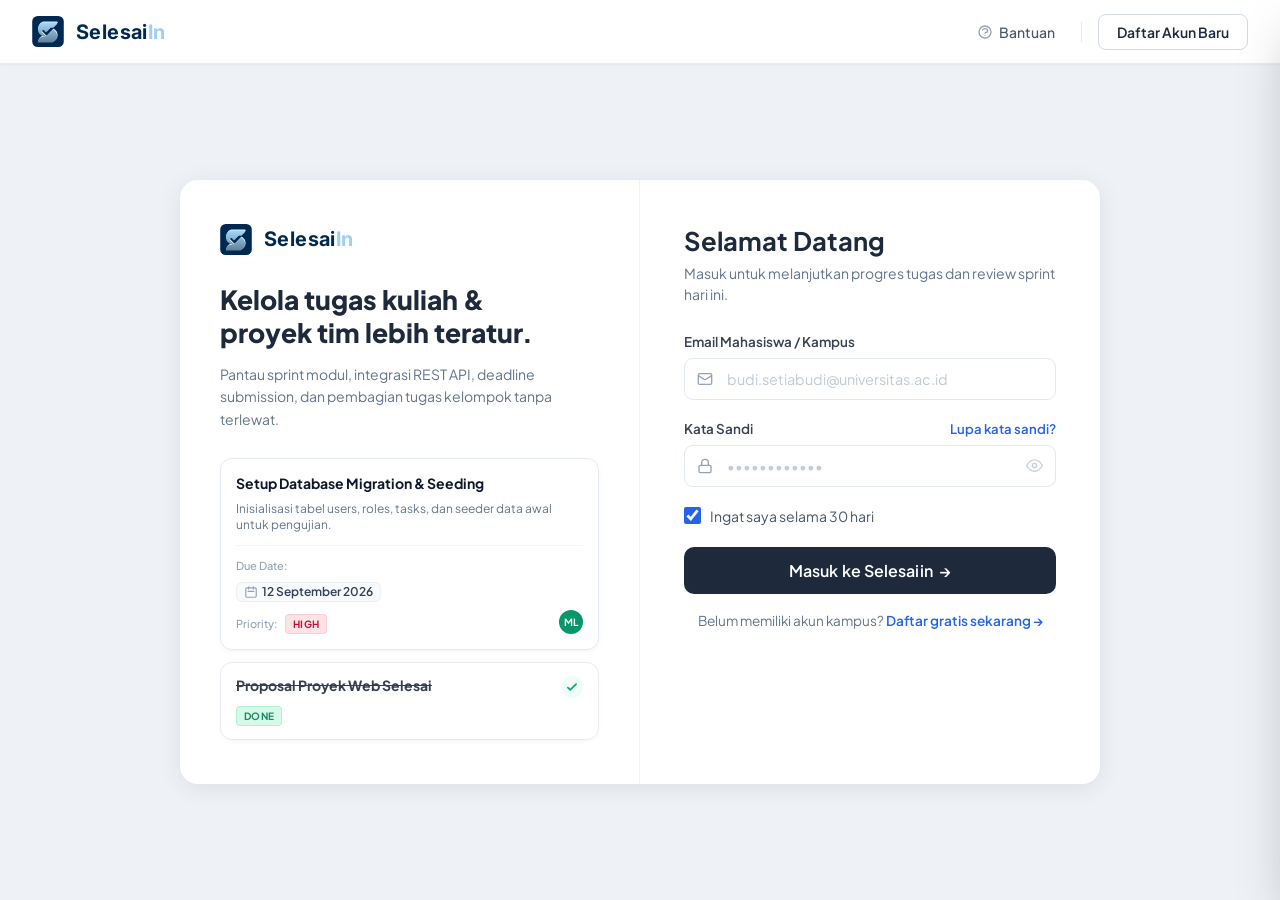
==== commit fedcac5f: "repolish everything + add script" ====
--- a/index.html
+++ b/index.html
@@ -12,176 +12,179 @@
      LOGIN PAGE
 ════════════════════════════ -->
 <div id="loginPage" class="login-page">
-  <div class="login-container">
-    <!-- Left side: Branding & Description -->
-    <div class="login-left">
-      <a class="login-logo" href="#">
-        <div class="login-logo-icon">
-          <svg viewBox="0 0 24 24" xmlns="http://www.w3.org/2000/svg">
-            <path d="M12 2C6.48 2 2 6.48 2 12s4.48 10 10 10 10-4.48 10-10S17.52 2 12 2zm-1 14.59L6.41 12l1.42-1.41L11 13.17l5.17-5.17 1.42 1.42L11 16.59z"/>
-          </svg>
-        </div>
-        <span class="login-logo-text">SelesaiIn</span>
-      </a>
-      <h2 class="login-heading">Kelola tugas kuliah & proyek tim lebih teratur.</h2>
-      <p class="login-description">
-        Pantau sprint modul, integrasi REST API, deadline submission, dan lacak tugas kolompok tanpa terlewat.
-      </p>
-      <div class="login-feature">
-        <div class="feature-icon orange-accent"></div>
-        <div class="feature-content">
-          <p class="feature-title">Setup Database Migration & Seeding</p>
-          <p class="feature-desc">Inisialisasi tabel users, roles, tasks, dan seeder data awal untuk pengujian.</p>
-          <div class="feature-meta">
-            <span class="due-date">
-              <svg width="12" height="12" viewBox="0 0 24 24" fill="none" stroke="currentColor" stroke-width="2" stroke-linecap="round" stroke-linejoin="round">
-                <rect x="3" y="4" width="18" height="18" rx="2" ry="2"/>
-                <line x1="16" y1="2" x2="16" y2="6"/>
-                <line x1="8" y1="2" x2="8" y2="6"/>
-                <line x1="3" y1="10" x2="21" y2="10"/>
+
+  <!-- Top Navbar -->
+  <header class="login-navbar">
+    <a class="login-nav-logo" href="#">
+      <img src="Icon.svg" class="login-nav-logo-icon" alt="SelesaiIn icon" />
+      <span class="login-nav-wordmark"><span class="logo-dark">Selesai</span><span class="logo-blue">In</span></span>
+    </a>
+    <div class="login-nav-right">
+      <button class="login-nav-bantuan">
+        <svg width="16" height="16" viewBox="0 0 16 16" fill="none">
+          <path d="M5.48533 6C5.85133 5.22333 6.83867 4.66667 8 4.66667C9.47333 4.66667 10.6667 5.562 10.6667 6.66667C10.6667 7.6 9.81467 8.38333 8.66267 8.60467C8.30133 8.674 8 8.96467 8 9.33333M8 11.3333H8.00667M14 8C14 11.3115 11.3115 14 8 14C4.68851 14 2 11.3115 2 8C2 4.68851 4.68851 2 8 2C11.3115 2 14 4.68851 14 8Z" stroke="#94A3B8" stroke-width="1.33333" stroke-linecap="round" stroke-linejoin="round"/>
+        </svg>
+        Bantuan
+      </button>
+      <div class="login-nav-divider"></div>
+      <button class="login-nav-daftar">Daftar Akun Baru</button>
+    </div>
+  </header>
+
+  <!-- Main Card -->
+  <div class="login-card-wrapper">
+    <div class="login-card">
+
+      <!-- Left Panel -->
+      <div class="login-left">
+        <a class="login-logo" href="#">
+          <img src="Icon.svg" class="login-logo-icon" alt="SelesaiIn icon" />
+          <span class="login-logo-wordmark"><span class="logo-dark">Selesai</span><span class="logo-blue">In</span></span>
+        </a>
+
+        <h2 class="login-heading">Kelola tugas kuliah &amp;<br>proyek tim lebih teratur.</h2>
+        <p class="login-description">
+          Pantau sprint modul, integrasi REST API, deadline submission, dan pembagian tugas kelompok tanpa terlewat.
+        </p>
+
+        <!-- Feature card: In Progress task (matches dashboard card style) -->
+        <div class="lf-task-card">
+          <p class="card-title">Setup Database Migration &amp; Seeding</p>
+          <p class="card-desc">Inisialisasi tabel users, roles, tasks, dan seeder data awal untuk pengujian.</p>
+          <div class="card-footer">
+            <div class="card-meta">
+              <div class="card-due-label">Due Date:</div>
+              <div class="card-due-pill">
+                <svg width="14" height="14" viewBox="0 0 14 14" fill="none">
+                  <path d="M4.66667 4.08333V1.75M9.33333 4.08333V1.75M4.08333 6.41667H9.91667M2.91667 12.25H11.0833C11.7272 12.25 12.25 11.7272 12.25 11.0833V4.08333C12.25 3.43943 11.7272 2.91667 11.0833 2.91667H2.91667C2.27277 2.91667 1.75 3.43943 1.75 4.08333V11.0833C1.75 11.7272 2.27277 12.25 2.91667 12.25Z" stroke="#94A3B8" stroke-width="1.16667" stroke-linecap="round" stroke-linejoin="round"/>
+                </svg>
+                12 September 2026
+              </div>
+              <div class="card-priority-row">
+                <span class="card-priority-label">Priority:</span>
+                <span class="priority-badge high">HIGH</span>
+              </div>
+            </div>
+            <div class="card-avatar" style="background:#059669">ML</div>
+          </div>
+        </div>
+
+        <!-- Done row (matches dashboard done card style) -->
+        <div class="lf-done-card">
+          <div class="card-done-top">
+            <p class="card-title card-title-strikethrough">Proposal Proyek Web Selesai</p>
+            <div class="card-check-circle">
+              <svg width="14" height="14" viewBox="0 0 14 14" fill="none">
+                <path d="M2.9165 7.58331L5.24984 9.91665L11.0832 4.08331" stroke="#059669" stroke-width="1.75" stroke-linecap="round" stroke-linejoin="round"/>
               </svg>
-              12 September 2026
-            </span>
-            <span class="priority-high">HIGH</span>
-          </div>
-        </div>
-      </div>
-      <div class="login-feature">
-        <div class="feature-icon green-accent"></div>
-        <div class="feature-content">
-          <p class="feature-title">Proposal Proyek Web Selesai</p>
-          <span class="feature-done">DONE</span>
-        </div>
-      </div>
-    </div>
-
-    <!-- Right side: Login Form -->
-    <div class="login-right">
-      <div class="login-form-wrapper">
-        <h3 class="login-form-title">Selamat Datang</h3>
-        <p class="login-form-subtitle">Masuk untuk melanjutkan progres tugas dan review sprint hari ini.</p>
-
-        <!-- OAuth Buttons -->
-        <div class="oauth-section">
-          <button class="oauth-btn google-btn">
-            <svg width="18" height="18" viewBox="0 0 24 24" fill="none" stroke="currentColor" stroke-width="2">
-              <circle cx="12" cy="12" r="1"/>
-            </svg>
-            Google Akun
+            </div>
+          </div>
+          <span class="priority-badge badge-done" style="align-self:flex-start">DONE</span>
+        </div>
+      </div>
+
+      <!-- Right Panel -->
+      <div class="login-right">
+        <div class="login-form-wrapper">
+          <h3 class="login-form-title">Selamat Datang</h3>
+          <p class="login-form-subtitle">Masuk untuk melanjutkan progres tugas dan review sprint hari ini.</p>
+
+          <!-- Email Input -->
+          <div class="form-group">
+            <label for="loginEmail" class="form-label-plain">Email Mahasiswa / Kampus</label>
+            <div class="input-wrapper">
+              <svg class="input-icon" width="16" height="16" viewBox="0 0 24 24" fill="none" stroke="currentColor" stroke-width="2">
+                <rect x="2" y="4" width="20" height="16" rx="2"/>
+                <path d="m22 7-8.97 5.7a1.94 1.94 0 0 1-2.06 0L2 7"/>
+              </svg>
+              <input class="form-input" id="loginEmail" type="email" placeholder="budi.setiabudi@universitas.ac.id" />
+            </div>
+            <p class="field-error" id="emailError"></p>
+          </div>
+
+          <!-- Password Input -->
+          <div class="form-group">
+            <div class="password-header">
+              <label for="loginPassword" class="form-label-plain">Kata Sandi</label>
+              <a href="#" class="forgot-password">Lupa kata sandi?</a>
+            </div>
+            <div class="input-wrapper">
+              <svg class="input-icon" width="16" height="16" viewBox="0 0 24 24" fill="none" stroke="currentColor" stroke-width="2">
+                <rect x="3" y="11" width="18" height="11" rx="2" ry="2"/>
+                <path d="M7 11V7a5 5 0 0 1 10 0v4"/>
+              </svg>
+              <input class="form-input" id="loginPassword" type="password" placeholder="••••••••••••" />
+              <button class="toggle-password" type="button" id="togglePasswordBtn">
+                <svg class="eye-icon" width="16" height="16" viewBox="0 0 24 24" fill="none" stroke="currentColor" stroke-width="2">
+                  <path d="M1 12s4-8 11-8 11 8 11 8-4 8-11 8-11-8-11-8z"/>
+                  <circle cx="12" cy="12" r="3"/>
+                </svg>
+              </button>
+            </div>
+            <p class="field-error" id="passwordError"></p>
+          </div>
+
+          <!-- Remember Me Checkbox -->
+          <label class="checkbox-label">
+            <input type="checkbox" class="checkbox-input" checked />
+            <span class="checkbox-text">Ingat saya selama 30 hari</span>
+          </label>
+
+          <!-- Login Button -->
+          <button class="btn-login" id="loginBtn">
+            Masuk ke Selesaiin &nbsp;→
           </button>
-          <button class="oauth-btn sso-btn">
-            <svg width="18" height="18" viewBox="0 0 24 24" fill="none" stroke="currentColor" stroke-width="2">
-              <circle cx="12" cy="12" r="1"/>
-            </svg>
-            SSO Kampus (.ac.id)
-          </button>
-        </div>
-
-        <!-- Divider -->
-        <div class="divider">
-          <span>ATAU MASUK DENGAN EMAIL</span>
-        </div>
-
-        <!-- Email Input -->
-        <div class="form-group">
-          <label for="loginEmail" class="form-label">Email Mahasiswa / Kampus</label>
-          <div class="input-wrapper">
-            <svg class="input-icon" width="16" height="16" viewBox="0 0 24 24" fill="none" stroke="currentColor" stroke-width="2">
-              <rect x="2" y="4" width="20" height="16" rx="2"/>
-              <path d="m22 7-8.97 5.7a1.94 1.94 0 0 1-2.06 0L2 7"/>
-            </svg>
-            <input class="form-input" id="loginEmail" type="email" placeholder="budi.setiabudi@universitas.ac.id" />
-          </div>
-        </div>
-
-        <!-- Password Input -->
-        <div class="form-group">
-          <div class="password-header">
-            <label for="loginPassword" class="form-label">Kata Sandi</label>
-            <a href="#" class="forgot-password">Lupa kata sandi?</a>
-          </div>
-          <div class="input-wrapper">
-            <svg class="input-icon" width="16" height="16" viewBox="0 0 24 24" fill="none" stroke="currentColor" stroke-width="2">
-              <rect x="3" y="11" width="18" height="11" rx="2" ry="2"/>
-              <path d="M7 11V7a5 5 0 0 1 10 0v4"/>
-            </svg>
-            <input class="form-input" id="loginPassword" type="password" placeholder="••••••••••••" />
-            <button class="toggle-password" type="button" onclick="togglePasswordVisibility()">
-              <svg class="eye-icon" width="16" height="16" viewBox="0 0 24 24" fill="none" stroke="currentColor" stroke-width="2">
-                <path d="M1 12s4-8 11-8 11 8 11 8-4 8-11 8-11-8-11-8z"/>
-                <circle cx="12" cy="12" r="3"/>
-              </svg>
-            </button>
-          </div>
-        </div>
-
-        <!-- Remember Me Checkbox -->
-        <label class="checkbox-label">
-          <input type="checkbox" class="checkbox-input" checked />
-          <span class="checkbox-text">Ingat saya selama 30 hari</span>
-        </label>
-
-        <!-- Login Button -->
-        <button class="btn-login" onclick="goToDashboard()">
-          Masuk ke Selesaiin
-          <svg width="16" height="16" viewBox="0 0 24 24" fill="none" stroke="currentColor" stroke-width="2.5" stroke-linecap="round" stroke-linejoin="round">
-            <line x1="5" y1="12" x2="19" y2="12"/>
-            <polyline points="12 5 19 12 12 19"/>
-          </svg>
-        </button>
-
-        <!-- Sign Up Link -->
-        <p class="signup-text">
-          Belum memiliki akun kampus?
-          <a href="#" class="signup-link">Daftar gratis sekarang →</a>
-        </p>
-      </div>
-    </div>
+
+          <!-- Sign Up Link -->
+          <p class="signup-text">
+            Belum memiliki akun kampus? <a href="#" class="signup-link">Daftar gratis sekarang →</a>
+          </p>
+        </div>
+      </div>
+
+    </div><!-- /login-card -->
+  </div><!-- /login-card-wrapper -->
+</div><!-- /loginPage -->
+
+<!-- ════════════════════════════
+     DASHBOARD PAGE
+════════════════════════════ -->
+<div id="dashboardPage" class="dashboard-page" style="display: none;">
+
+<!-- ════════════════════════════
+     NAVBAR
+════════════════════════════ -->
+<nav class="navbar">
+  <div class="nav-left">
+    <a class="logo" href="#">
+      <img src="Icon.svg" class="logo-icon" alt="SelesaiIn icon" />
+      <span class="logo-wordmark"><span class="logo-dark">Selesai</span><span class="logo-blue">In</span></span>
+    </a>
   </div>
-</div>
-
-<!-- ════════════════════════════
-     DASHBOARD PAGE
-════════════════════════════ -->
-<div id="dashboardPage" class="dashboard-page" style="display: none;">
-
-<!-- ════════════════════════════
-     NAVBAR
-════════════════════════════ -->
-<nav class="navbar">
-  <a class="logo" href="#">
-    <div class="logo-icon">
-      <svg viewBox="0 0 24 24" xmlns="http://www.w3.org/2000/svg">
-        <path d="M12 2C6.48 2 2 6.48 2 12s4.48 10 10 10
-                 10-4.48 10-10S17.52 2 12 2zm-1 14.59L6.41
-                 12l1.42-1.41L11 13.17l5.17-5.17 1.42 1.42L11 16.59z"/>
-      </svg>
-    </div>
-    <span class="logo-text">SelesaiIn</span>
-  </a>
 
   <div class="nav-right">
+    <!-- Bell -->
     <button class="btn-bell" aria-label="Notifikasi">
-      <svg width="20" height="20" viewBox="0 0 24 24" fill="none"
-           stroke="currentColor" stroke-width="2" stroke-linecap="round" stroke-linejoin="round">
-        <path d="M18 8A6 6 0 0 0 6 8c0 7-3 9-3 9h18s-3-2-3-9"/>
-        <path d="M13.73 21a2 2 0 0 1-3.46 0"/>
+      <svg width="20" height="20" viewBox="0 0 20 20" fill="none" xmlns="http://www.w3.org/2000/svg">
+        <path d="M12.5002 14.1667H16.6668L15.496 12.9958C15.1785 12.6782 15.0001 12.2475 15.0002 11.7983V9.16667C15.0004 7.04725 13.6649 5.15777 11.6668 4.45083V4.16667C11.6668 3.24681 10.92 2.5 10.0002 2.5C9.0803 2.5 8.3335 3.24681 8.3335 4.16667V4.45083C6.39183 5.1375 5.00016 6.99 5.00016 9.16667V11.7992C5.00016 12.2475 4.82183 12.6783 4.50433 12.9958L3.3335 14.1667H7.50016M12.5002 14.1667V15C12.5002 16.3798 11.38 17.5 10.0002 17.5C8.62038 17.5 7.50016 16.3798 7.50016 15V14.1667M12.5002 14.1667H7.50016" stroke="#64748B" stroke-width="1.66667" stroke-linecap="round" stroke-linejoin="round"/>
       </svg>
       <span class="bell-badge"></span>
     </button>
 
+    <!-- Bantuan -->
     <button class="btn-bantuan">
-      <svg width="15" height="15" viewBox="0 0 24 24" fill="none"
-           stroke="currentColor" stroke-width="2" stroke-linecap="round" stroke-linejoin="round">
-        <circle cx="12" cy="12" r="10"/>
-        <path d="M9.09 9a3 3 0 0 1 5.83 1c0 2-3 3-3 3"/>
-        <line x1="12" y1="17" x2="12.01" y2="17"/>
+      <svg width="16" height="16" viewBox="0 0 16 16" fill="none" xmlns="http://www.w3.org/2000/svg">
+        <path d="M5.48533 6C5.85133 5.22333 6.83867 4.66667 8 4.66667C9.47333 4.66667 10.6667 5.562 10.6667 6.66667C10.6667 7.6 9.81467 8.38333 8.66267 8.60467C8.30133 8.674 8 8.96467 8 9.33333M8 11.3333H8.00667M14 8C14 11.3115 11.3115 14 8 14C4.68851 14 2 11.3115 2 8C2 4.68851 4.68851 2 8 2C11.3115 2 14 4.68851 14 8Z" stroke="#94A3B8" stroke-width="1.33333" stroke-linecap="round" stroke-linejoin="round"/>
       </svg>
       Bantuan
     </button>
 
+    <!-- User -->
+    <div class="nav-user-divider"></div>
     <div class="user-info">
-      <div class="avatar">BS</div>
+      <div class="avatar-wrap">
+        <div class="avatar">BS</div>
+      </div>
       <div class="user-meta">
         <span class="user-name">Budi Setiabudi</span>
         <span class="user-dept">Teknik Informatika</span>
@@ -191,78 +194,75 @@
 </nav>
 
 <!-- ════════════════════════════
-     FILTER SECTION
-════════════════════════════ -->
-<section class="filter-section">
+     MAIN CONTENT
+════════════════════════════ -->
+<div class="dashboard-content">
+
+  <!-- ── Filter Card ── -->
   <div class="filter-card">
-    <div class="filter-top">
-      <div class="search-wrap">
-        <svg width="16" height="16" viewBox="0 0 24 24" fill="none"
-             stroke="currentColor" stroke-width="2" stroke-linecap="round" stroke-linejoin="round">
-          <circle cx="11" cy="11" r="8"/><line x1="21" y1="21" x2="16.65" y2="16.65"/>
-        </svg>
-        <input class="search-input" type="text" placeholder="Cari tugas, modul, atau tag..." />
-      </div>
-
-      <div class="date-wrap">
-        <svg width="15" height="15" viewBox="0 0 24 24" fill="none"
-             stroke="currentColor" stroke-width="2" stroke-linecap="round" stroke-linejoin="round">
-          <rect x="3" y="4" width="18" height="18" rx="2" ry="2"/>
-          <line x1="16" y1="2" x2="16" y2="6"/>
-          <line x1="8" y1="2" x2="8" y2="6"/>
-          <line x1="3" y1="10" x2="21" y2="10"/>
-        </svg>
-        15 Sep 2026 – 30 Sep 2026
-      </div>
-
+
+    <!-- Row 1: tabs + search + date + cari -->
+    <div class="filter-row1">
+      <!-- Status Tabs -->
       <div class="status-tabs">
         <button class="tab-btn active">To do</button>
         <button class="tab-btn">In Progress</button>
         <button class="tab-btn">Done</button>
       </div>
-
-      <button class="btn-search">
-        <svg width="14" height="14" viewBox="0 0 24 24" fill="none"
-             stroke="currentColor" stroke-width="2.2" stroke-linecap="round" stroke-linejoin="round">
-          <polygon points="22 3 2 3 10 12.46 10 19 14 21 14 12.46 22 3"/>
+      <!-- Search -->
+      <div class="search-wrap">
+        <svg class="search-icon" width="16" height="16" viewBox="0 0 16 16" fill="none">
+          <path d="M14 14L10 10M11.3333 6.66667C11.3333 9.24227 9.24227 11.3333 6.66667 11.3333C4.09106 11.3333 2 9.24227 2 6.66667C2 4.09106 4.09106 2 6.66667 2C9.24227 2 11.3333 4.09106 11.3333 6.66667Z" stroke="#94A3B8" stroke-width="1.66667" stroke-linecap="round" stroke-linejoin="round"/>
+        </svg>
+        <input class="search-input" type="text" placeholder="Cari tugas, modul, atau tag..." />
+      </div>
+      <!-- Date -->
+      <div class="date-wrap">
+        <svg width="16" height="16" viewBox="0 0 16 16" fill="none">
+          <path d="M5.33333 4.66667V2M10.6667 4.66667V2M4.66667 7.33333H11.3333M3.33333 14H12.6667C13.4026 14 14 13.4026 14 12.6667V4.66667C14 3.93078 13.4026 3.33333 12.6667 3.33333H3.33333C2.59745 3.33333 2 3.93078 2 4.66667V12.6667C2 13.4026 2.59745 14 3.33333 14Z" stroke="#94A3B8" stroke-width="1.33333" stroke-linecap="round" stroke-linejoin="round"/>
+        </svg>
+        15 Sep 2026 - 30 Sep 2026
+      </div>
+      <!-- Cari button -->
+      <button class="btn-cari">
+        <svg width="16" height="16" viewBox="0 0 16 16" fill="none">
+          <path d="M2 2.66667C2 2.29872 2.29872 2 2.66667 2H13.3333C13.7013 2 14 2.29872 14 2.66667V4.39067C14 4.56746 13.9297 4.737 13.8047 4.862L9.52867 9.138C9.40363 9.263 9.33337 9.43254 9.33333 9.60933V11.3333L6.66667 14V9.60933C6.66663 9.43254 6.59637 9.263 6.47133 9.138L2.19533 4.862C2.0703 4.737 2.00004 4.56746 2 4.39067V2.66667Z" stroke="white" stroke-width="1.66667" stroke-linecap="round" stroke-linejoin="round"/>
         </svg>
         Cari
       </button>
     </div>
 
-    <div class="filter-bottom">
-      <div class="filter-left">
-        <span class="filter-label">Filter Aktif:</span>
-        <span class="chip">
-          <span class="chip-dot red"></span>Priority: High
-          <button class="chip-x" aria-label="Hapus">✕</button>
-        </span>
-        <span class="chip">
-          <span class="chip-dot green"></span>Matkul: Pemrograman Web
-          <button class="chip-x" aria-label="Hapus">✕</button>
-        </span>
-        <span class="chip">
-          <span class="chip-dot blue"></span>Semester 5
-          <button class="chip-x" aria-label="Hapus">✕</button>
-        </span>
-      </div>
+    <!-- Divider -->
+    <div class="filter-divider"></div>
+
+    <!-- Row 2: active filters -->
+    <div class="filter-row2">
+      <span class="filter-label">FILTER AKTIF:</span>
+      <span class="chip">
+        <svg width="8" height="8" viewBox="0 0 8 8"><rect width="8" height="8" rx="4" fill="#F43F5E"/></svg>
+        Priority: High
+        <button class="chip-x" aria-label="Hapus">×</button>
+      </span>
+      <span class="chip">
+        <svg width="8" height="8" viewBox="0 0 8 8"><rect width="8" height="8" rx="4" fill="#10B981"/></svg>
+        Matkul: Pemrograman Web
+        <button class="chip-x" aria-label="Hapus">×</button>
+      </span>
+      <span class="chip">
+        <svg width="8" height="8" viewBox="0 0 8 8"><rect width="8" height="8" rx="4" fill="#3B82F6"/></svg>
+        Semester 5
+      </span>
       <button class="btn-reset">Reset Filter</button>
     </div>
   </div>
-</section>
-
-<!-- ════════════════════════════
-     TASKS SECTION
-════════════════════════════ -->
-<section class="tasks-section">
-
-  <!-- Header -->
+
+  <!-- ── Tasks Header ── -->
   <div class="tasks-header">
-    <div>
-      <h1 class="tasks-title">
-        Tasks
+    <div class="tasks-header-left">
+      <div class="tasks-title-row">
+        <h1 class="tasks-title">Tasks</h1>
         <span class="tasks-count">6 Total</span>
-      </h1>
+      </div>
       <p class="tasks-subtitle">Projek Akhir Matkul Pemrograman Web &amp; Aplikasi Enterprise</p>
     </div>
     <div class="tasks-actions">
@@ -271,88 +271,80 @@
         <button class="view-btn">List</button>
       </div>
       <button class="btn-add-task" onclick="openSidebar()">
-        <svg width="14" height="14" viewBox="0 0 24 24" fill="none"
-             stroke="currentColor" stroke-width="2.5" stroke-linecap="round" stroke-linejoin="round">
-          <line x1="12" y1="5" x2="12" y2="19"/><line x1="5" y1="12" x2="19" y2="12"/>
+        <svg width="16" height="16" viewBox="0 0 16 16" fill="none">
+          <path d="M7.99984 2.66669V13.3334M13.3332 8.00002H2.6665" stroke="white" stroke-width="1.66667" stroke-linecap="round" stroke-linejoin="round"/>
         </svg>
         Tambah Tugas
       </button>
     </div>
   </div>
 
-  <!-- Kanban Board -->
+  <!-- ── Kanban Board ── -->
   <div class="kanban-board">
 
     <!-- ── Column: To do ── -->
     <div class="kanban-col">
       <div class="col-header">
-        <span class="col-title">
-          To do
-          <span class="col-badge gray">2</span>
-        </span>
-        <button class="col-menu" aria-label="Menu">···</button>
+        <div class="col-title-group">
+          <span class="col-title">To do</span>
+          <span class="col-badge todo">2</span>
+        </div>
+        <button class="col-menu" aria-label="Menu">
+          <svg width="16" height="16" viewBox="0 0 16 16" fill="none">
+            <path d="M4.8001 8.00002C4.8001 8.88309 4.08316 9.60002 3.2001 9.60002C2.31703 9.60002 1.6001 8.88309 1.6001 8.00002C1.6001 7.11696 2.31703 6.40002 3.2001 6.40002C4.08316 6.40002 4.8001 7.11696 4.8001 8.00002ZM9.6001 8.00002C9.6001 8.88309 8.88316 9.60002 8.0001 9.60002C7.11703 9.60002 6.4001 8.88309 6.4001 8.00002C6.4001 7.11696 7.11703 6.40002 8.0001 6.40002C8.88316 6.40002 9.6001 7.11696 9.6001 8.00002ZM12.8001 9.60002C13.6832 9.60002 14.4001 8.88309 14.4001 8.00002C14.4001 7.11696 13.6832 6.40002 12.8001 6.40002C11.917 6.40002 11.2001 7.11696 11.2001 8.00002C11.2001 8.88309 11.917 9.60002 12.8001 9.60002Z" fill="#94A3B8"/>
+          </svg>
+        </button>
       </div>
 
       <div class="task-cards">
         <!-- Card 1 -->
         <div class="task-card">
-          <div class="card-top">
-            <span class="card-title">Projek Akhir Matkul Pemrograman Web</span>
-          </div>
+          <p class="card-title">Projek Akhir Matkul Pemrograman Web</p>
           <p class="card-desc">Selesaikan modul autentikasi JWT, routing dinamis, dan integrasi frontend dashboard.</p>
           <div class="card-footer">
             <div class="card-meta">
-              <span class="card-date">
-                <svg width="12" height="12" viewBox="0 0 24 24" fill="none"
-                     stroke="currentColor" stroke-width="2" stroke-linecap="round" stroke-linejoin="round">
-                  <rect x="3" y="4" width="18" height="18" rx="2" ry="2"/>
-                  <line x1="16" y1="2" x2="16" y2="6"/>
-                  <line x1="8" y1="2" x2="8" y2="6"/>
-                  <line x1="3" y1="10" x2="21" y2="10"/>
-                </svg>
-                <span class="card-date-label">Due Date:</span>
+              <div class="card-due-label">Due Date:</div>
+              <div class="card-due-pill">
+                <svg width="14" height="14" viewBox="0 0 14 14" fill="none">
+                  <path d="M4.66667 4.08333V1.75M9.33333 4.08333V1.75M4.08333 6.41667H9.91667M2.91667 12.25H11.0833C11.7272 12.25 12.25 11.7272 12.25 11.0833V4.08333C12.25 3.43943 11.7272 2.91667 11.0833 2.91667H2.91667C2.27277 2.91667 1.75 3.43943 1.75 4.08333V11.0833C1.75 11.7272 2.27277 12.25 2.91667 12.25Z" stroke="#94A3B8" stroke-width="1.16667" stroke-linecap="round" stroke-linejoin="round"/>
+                </svg>
                 15 September 2026
-              </span>
-              <span class="card-priority-row">
-                Priority: <span class="priority-badge high">HIGH</span>
-              </span>
-            </div>
-            <div class="card-avatar av-fa">FA</div>
+              </div>
+              <div class="card-priority-row">
+                <span class="card-priority-label">Priority:</span>
+                <span class="priority-badge high">HIGH</span>
+              </div>
+            </div>
+            <div class="card-avatar" style="background:#4F46E5">FA</div>
           </div>
         </div>
 
         <!-- Card 2 -->
         <div class="task-card">
-          <div class="card-top">
-            <span class="card-title">Desain UI Mockup &amp; Diagram Database</span>
-          </div>
+          <p class="card-title">Desain UI Mockup &amp; Diagram Database</p>
           <p class="card-desc">Buat skema relasi Entity Relationship Diagram (ERD) dan mockup low-fidelity di Figma.</p>
           <div class="card-footer">
             <div class="card-meta">
-              <span class="card-date">
-                <svg width="12" height="12" viewBox="0 0 24 24" fill="none"
-                     stroke="currentColor" stroke-width="2" stroke-linecap="round" stroke-linejoin="round">
-                  <rect x="3" y="4" width="18" height="18" rx="2" ry="2"/>
-                  <line x1="16" y1="2" x2="16" y2="6"/>
-                  <line x1="8" y1="2" x2="8" y2="6"/>
-                  <line x1="3" y1="10" x2="21" y2="10"/>
-                </svg>
-                <span class="card-date-label">Due Date:</span>
+              <div class="card-due-label">Due Date:</div>
+              <div class="card-due-pill">
+                <svg width="14" height="14" viewBox="0 0 14 14" fill="none">
+                  <path d="M4.66667 4.08333V1.75M9.33333 4.08333V1.75M4.08333 6.41667H9.91667M2.91667 12.25H11.0833C11.7272 12.25 12.25 11.7272 12.25 11.0833V4.08333C12.25 3.43943 11.7272 2.91667 11.0833 2.91667H2.91667C2.27277 2.91667 1.75 3.43943 1.75 4.08333V11.0833C1.75 11.7272 2.27277 12.25 2.91667 12.25Z" stroke="#94A3B8" stroke-width="1.16667" stroke-linecap="round" stroke-linejoin="round"/>
+                </svg>
                 18 September 2026
-              </span>
-              <span class="card-priority-row">
-                Priority: <span class="priority-badge medium">MEDIUM</span>
-              </span>
-            </div>
-            <div class="card-avatar av-rd">RD</div>
+              </div>
+              <div class="card-priority-row">
+                <span class="card-priority-label">Priority:</span>
+                <span class="priority-badge medium">MEDIUM</span>
+              </div>
+            </div>
+            <div class="card-avatar" style="background:#475569">RD</div>
           </div>
         </div>
       </div>
 
       <button class="btn-add-card">
-        <svg width="14" height="14" viewBox="0 0 24 24" fill="none"
-             stroke="currentColor" stroke-width="2.2" stroke-linecap="round" stroke-linejoin="round">
-          <line x1="12" y1="5" x2="12" y2="19"/><line x1="5" y1="12" x2="19" y2="12"/>
+        <svg width="16" height="16" viewBox="0 0 16 16" fill="none">
+          <path d="M7.99984 2.66663V13.3333M13.3332 7.99996H2.6665" stroke="#64748B" stroke-width="1.33333" stroke-linecap="round" stroke-linejoin="round"/>
         </svg>
         Tambah kartu baru
       </button>
@@ -361,92 +353,81 @@
     <!-- ── Column: In Progress ── -->
     <div class="kanban-col">
       <div class="col-header">
-        <span class="col-title">
-          In Progress
-          <span class="col-badge orange">3</span>
-        </span>
-        <button class="col-menu" aria-label="Menu">···</button>
+        <div class="col-title-group">
+          <span class="col-title">In Progress</span>
+          <span class="col-badge inprogress">3</span>
+        </div>
+        <button class="col-menu" aria-label="Menu">
+          <svg width="16" height="16" viewBox="0 0 16 16" fill="none">
+            <path d="M4.8001 8.00002C4.8001 8.88309 4.08316 9.60002 3.2001 9.60002C2.31703 9.60002 1.6001 8.88309 1.6001 8.00002C1.6001 7.11696 2.31703 6.40002 3.2001 6.40002C4.08316 6.40002 4.8001 7.11696 4.8001 8.00002ZM9.6001 8.00002C9.6001 8.88309 8.88316 9.60002 8.0001 9.60002C7.11703 9.60002 6.4001 8.88309 6.4001 8.00002C6.4001 7.11696 7.11703 6.40002 8.0001 6.40002C8.88316 6.40002 9.6001 7.11696 9.6001 8.00002ZM12.8001 9.60002C13.6832 9.60002 14.4001 8.88309 14.4001 8.00002C14.4001 7.11696 13.6832 6.40002 12.8001 6.40002C11.917 6.40002 11.2001 7.11696 11.2001 8.00002C11.2001 8.88309 11.917 9.60002 12.8001 9.60002Z" fill="#94A3B8"/>
+          </svg>
+        </button>
       </div>
 
       <div class="task-cards">
         <!-- Card 1 -->
-        <div class="task-card accent-orange">
-          <div class="card-top">
-            <span class="card-title">Setup Database Migration &amp; Seeding</span>
-          </div>
+        <div class="task-card">
+          <p class="card-title">Setup Database Migration &amp; Seeding</p>
           <p class="card-desc">Inisialisasi tabel users, roles, tasks, dan seeder data awal untuk pengujian.</p>
           <div class="card-footer">
             <div class="card-meta">
-              <span class="card-date">
-                <svg width="12" height="12" viewBox="0 0 24 24" fill="none"
-                     stroke="currentColor" stroke-width="2" stroke-linecap="round" stroke-linejoin="round">
-                  <rect x="3" y="4" width="18" height="18" rx="2" ry="2"/>
-                  <line x1="16" y1="2" x2="16" y2="6"/>
-                  <line x1="8" y1="2" x2="8" y2="6"/>
-                  <line x1="3" y1="10" x2="21" y2="10"/>
-                </svg>
-                <span class="card-date-label">Due Date:</span>
+              <div class="card-due-label">Due Date:</div>
+              <div class="card-due-pill">
+                <svg width="14" height="14" viewBox="0 0 14 14" fill="none">
+                  <path d="M4.66667 4.08333V1.75M9.33333 4.08333V1.75M4.08333 6.41667H9.91667M2.91667 12.25H11.0833C11.7272 12.25 12.25 11.7272 12.25 11.0833V4.08333C12.25 3.43943 11.7272 2.91667 11.0833 2.91667H2.91667C2.27277 2.91667 1.75 3.43943 1.75 4.08333V11.0833C1.75 11.7272 2.27277 12.25 2.91667 12.25Z" stroke="#94A3B8" stroke-width="1.16667" stroke-linecap="round" stroke-linejoin="round"/>
+                </svg>
                 12 September 2026
-              </span>
-              <span class="card-priority-row">
-                Priority: <span class="priority-badge high">HIGH</span>
-              </span>
-            </div>
-            <div class="card-avatar av-ml">ML</div>
+              </div>
+              <div class="card-priority-row">
+                <span class="card-priority-label">Priority:</span>
+                <span class="priority-badge high">HIGH</span>
+              </div>
+            </div>
+            <div class="card-avatar" style="background:#059669">ML</div>
           </div>
         </div>
 
         <!-- Card 2 -->
-        <div class="task-card accent-orange">
-          <div class="card-top">
-            <span class="card-title">Integrasi REST API Auth &amp; Middleware</span>
-          </div>
+        <div class="task-card">
+          <p class="card-title">Integrasi REST API Auth &amp; Middleware</p>
           <p class="card-desc">Validasi token Bearer dan proteksi endpoint tugas berdasarkan peran pengguna.</p>
           <div class="card-footer">
             <div class="card-meta">
-              <span class="card-date">
-                <svg width="12" height="12" viewBox="0 0 24 24" fill="none"
-                     stroke="currentColor" stroke-width="2" stroke-linecap="round" stroke-linejoin="round">
-                  <rect x="3" y="4" width="18" height="18" rx="2" ry="2"/>
-                  <line x1="16" y1="2" x2="16" y2="6"/>
-                  <line x1="8" y1="2" x2="8" y2="6"/>
-                  <line x1="3" y1="10" x2="21" y2="10"/>
-                </svg>
-                <span class="card-date-label">Due Date:</span>
+              <div class="card-due-label">Due Date:</div>
+              <div class="card-due-pill">
+                <svg width="14" height="14" viewBox="0 0 14 14" fill="none">
+                  <path d="M4.66667 4.08333V1.75M9.33333 4.08333V1.75M4.08333 6.41667H9.91667M2.91667 12.25H11.0833C11.7272 12.25 12.25 11.7272 12.25 11.0833V4.08333C12.25 3.43943 11.7272 2.91667 11.0833 2.91667H2.91667C2.27277 2.91667 1.75 3.43943 1.75 4.08333V11.0833C1.75 11.7272 2.27277 12.25 2.91667 12.25Z" stroke="#94A3B8" stroke-width="1.16667" stroke-linecap="round" stroke-linejoin="round"/>
+                </svg>
                 14 September 2026
-              </span>
-              <span class="card-priority-row">
-                Priority: <span class="priority-badge medium">MEDIUM</span>
-              </span>
-            </div>
-            <div class="card-avatar av-an">AN</div>
+              </div>
+              <div class="card-priority-row">
+                <span class="card-priority-label">Priority:</span>
+                <span class="priority-badge medium">MEDIUM</span>
+              </div>
+            </div>
+            <div class="card-avatar" style="background:#2563EB">AN</div>
           </div>
         </div>
 
         <!-- Card 3 -->
-        <div class="task-card accent-orange">
-          <div class="card-top">
-            <span class="card-title">Desain Komponen Card &amp; Drag-Drop</span>
-          </div>
+        <div class="task-card">
+          <p class="card-title">Desain Komponen Card &amp; Drag-Drop</p>
           <p class="card-desc">Penyempurnaan tampilan kartu tugas dan gesture interaktif untuk pengalaman kanban.</p>
           <div class="card-footer">
             <div class="card-meta">
-              <span class="card-date">
-                <svg width="12" height="12" viewBox="0 0 24 24" fill="none"
-                     stroke="currentColor" stroke-width="2" stroke-linecap="round" stroke-linejoin="round">
-                  <rect x="3" y="4" width="18" height="18" rx="2" ry="2"/>
-                  <line x1="16" y1="2" x2="16" y2="6"/>
-                  <line x1="8" y1="2" x2="8" y2="6"/>
-                  <line x1="3" y1="10" x2="21" y2="10"/>
-                </svg>
-                <span class="card-date-label">Due Date:</span>
+              <div class="card-due-label">Due Date:</div>
+              <div class="card-due-pill">
+                <svg width="14" height="14" viewBox="0 0 14 14" fill="none">
+                  <path d="M4.66667 4.08333V1.75M9.33333 4.08333V1.75M4.08333 6.41667H9.91667M2.91667 12.25H11.0833C11.7272 12.25 12.25 11.7272 12.25 11.0833V4.08333C12.25 3.43943 11.7272 2.91667 11.0833 2.91667H2.91667C2.27277 2.91667 1.75 3.43943 1.75 4.08333V11.0833C1.75 11.7272 2.27277 12.25 2.91667 12.25Z" stroke="#94A3B8" stroke-width="1.16667" stroke-linecap="round" stroke-linejoin="round"/>
+                </svg>
                 16 September 2026
-              </span>
-              <span class="card-priority-row">
-                Priority: <span class="priority-badge low">LOW</span>
-              </span>
-            </div>
-            <div class="card-avatar av-fa">FA</div>
+              </div>
+              <div class="card-priority-row">
+                <span class="card-priority-label">Priority:</span>
+                <span class="priority-badge low">LOW</span>
+              </div>
+            </div>
+            <div class="card-avatar" style="background:#9333EA">FA</div>
           </div>
         </div>
       </div>
@@ -455,59 +436,61 @@
     <!-- ── Column: Done ── -->
     <div class="kanban-col">
       <div class="col-header">
-        <span class="col-title">
-          Done
-          <span class="col-badge green">1</span>
-        </span>
-        <button class="col-menu" aria-label="Menu">···</button>
+        <div class="col-title-group">
+          <span class="col-title">Done</span>
+          <span class="col-badge done-col">1</span>
+        </div>
+        <button class="col-menu" aria-label="Menu">
+          <svg width="16" height="16" viewBox="0 0 16 16" fill="none">
+            <path d="M4.8001 8.00002C4.8001 8.88309 4.08316 9.60002 3.2001 9.60002C2.31703 9.60002 1.6001 8.88309 1.6001 8.00002C1.6001 7.11696 2.31703 6.40002 3.2001 6.40002C4.08316 6.40002 4.8001 7.11696 4.8001 8.00002ZM9.6001 8.00002C9.6001 8.88309 8.88316 9.60002 8.0001 9.60002C7.11703 9.60002 6.4001 8.88309 6.4001 8.00002C6.4001 7.11696 7.11703 6.40002 8.0001 6.40002C8.88316 6.40002 9.6001 7.11696 9.6001 8.00002ZM12.8001 9.60002C13.6832 9.60002 14.4001 8.88309 14.4001 8.00002C14.4001 7.11696 13.6832 6.40002 12.8001 6.40002C11.917 6.40002 11.2001 7.11696 11.2001 8.00002C11.2001 8.88309 11.917 9.60002 12.8001 9.60002Z" fill="#94A3B8"/>
+          </svg>
+        </button>
       </div>
 
       <div class="task-cards">
-        <!-- Card 1 -->
-        <div class="task-card accent-green">
-          <div class="card-top">
-            <span class="card-title">Pengumpulan Proposal Proyek Web</span>
-            <svg class="card-check" width="16" height="16" viewBox="0 0 24 24" fill="none"
-                 stroke="currentColor" stroke-width="2.5" stroke-linecap="round" stroke-linejoin="round">
-              <polyline points="20 6 9 17 4 12"/>
-            </svg>
-          </div>
-          <p class="card-desc">Laporan Bab 1 hingga Bab 3 serta lembar persetujuan dosen pembimbing telah diunggah ke portal.</p>
-          <div class="card-footer">
-            <div class="card-meta">
-              <span class="card-date">
-                <svg width="12" height="12" viewBox="0 0 24 24" fill="none"
-                     stroke="currentColor" stroke-width="2" stroke-linecap="round" stroke-linejoin="round">
-                  <rect x="3" y="4" width="18" height="18" rx="2" ry="2"/>
-                  <line x1="16" y1="2" x2="16" y2="6"/>
-                  <line x1="8" y1="2" x2="8" y2="6"/>
-                  <line x1="3" y1="10" x2="21" y2="10"/>
-                </svg>
-                <span class="card-date-label">Due Date:</span>
+        <!-- Card 1 — Done -->
+        <div class="task-card card-done">
+          <div class="card-done-top">
+            <p class="card-title card-title-strikethrough">Pengumpulan Proposal Proyek Web</p>
+            <div class="card-check-circle">
+              <svg width="14" height="14" viewBox="0 0 14 14" fill="none">
+                <path d="M2.9165 7.58331L5.24984 9.91665L11.0832 4.08331" stroke="#059669" stroke-width="1.75" stroke-linecap="round" stroke-linejoin="round"/>
+              </svg>
+            </div>
+          </div>
+          <p class="card-desc card-desc-muted">Laporan Bab 1 hingga Bab 3 serta lembar persetujuan dosen pembimbing telah diunggah ke portal.</p>
+          <div class="card-footer">
+            <div class="card-meta">
+              <div class="card-due-label">Due Date:</div>
+              <div class="card-due-pill">
+                <svg width="14" height="14" viewBox="0 0 14 14" fill="none">
+                  <path d="M4.66667 4.08333V1.75M9.33333 4.08333V1.75M4.08333 6.41667H9.91667M2.91667 12.25H11.0833C11.7272 12.25 12.25 11.7272 12.25 11.0833V4.08333C12.25 3.43943 11.7272 2.91667 11.0833 2.91667H2.91667C2.27277 2.91667 1.75 3.43943 1.75 4.08333V11.0833C1.75 11.7272 2.27277 12.25 2.91667 12.25Z" stroke="#94A3B8" stroke-width="1.16667" stroke-linecap="round" stroke-linejoin="round"/>
+                </svg>
                 08 September 2026
-              </span>
-              <span class="card-priority-row">
-                Priority: <span class="priority-badge done">DONE</span>
-              </span>
-            </div>
-            <div class="card-avatar av-fa">FA</div>
-          </div>
-        </div>
-      </div>
-
-      <div class="done-banner">✓ 1 tugas selesai tepat waktu minggu ini</div>
+              </div>
+              <div class="card-priority-row">
+                <span class="card-priority-label">Priority:</span>
+                <span class="priority-badge badge-done">DONE</span>
+              </div>
+            </div>
+            <div class="card-avatar" style="background:#047857">FA</div>
+          </div>
+        </div>
+      </div>
+
+      <div class="done-banner">1 tugas selesai tepat waktu minggu ini</div>
     </div>
 
   </div><!-- /kanban-board -->
-</section>
+
+</div><!-- /dashboard-content -->
 
 <!-- ════════════════════════════
      FLOATING ACTION BUTTON
 ════════════════════════════ -->
 <button class="fab" id="fab" onclick="openSidebar()" aria-label="Tambah tugas baru">
-  <svg width="22" height="22" viewBox="0 0 24 24" fill="none"
-       stroke="currentColor" stroke-width="2.5" stroke-linecap="round" stroke-linejoin="round">
-    <line x1="12" y1="5" x2="12" y2="19"/><line x1="5" y1="12" x2="19" y2="12"/>
+  <svg width="28" height="28" viewBox="0 0 28 28" fill="none">
+    <path d="M13.9998 4.66663V23.3333M23.3332 14H4.6665" stroke="white" stroke-width="2.91667" stroke-linecap="round" stroke-linejoin="round"/>
   </svg>
 </button>
 
@@ -516,12 +499,11 @@
 ════════════════════════════ -->
 <div class="sidebar-backdrop" id="backdrop" onclick="closeSidebar()"></div>
 
+</div><!-- /dashboardPage -->
+
 <!-- ════════════════════════════
      SIDEBAR PANEL
 ════════════════════════════ -->
-</aside><!-- /dashboardPage -->
-</div>
-
 <aside class="sidebar" id="sidebar" aria-label="Tambah tugas baru">
   <div class="sidebar-inner">
 
@@ -531,58 +513,67 @@
         <p class="sidebar-title">Add new task:</p>
         <p class="sidebar-sub">Tambahkan penugasan baru ke papan kerja.</p>
       </div>
-      <button class="btn-close" onclick="closeSidebar()" aria-label="Tutup">✕</button>
+      <button class="btn-close" onclick="closeSidebar()" aria-label="Tutup">
+        <svg width="20" height="20" viewBox="0 0 20 20" fill="none">
+          <path d="M5 15L15 5M5 5L15 15" stroke="#CBD5E1" stroke-width="1.66667" stroke-linecap="round" stroke-linejoin="round"/>
+        </svg>
+      </button>
     </div>
 
     <!-- Name -->
+    <div class="sidebar-fields">
     <div class="field">
-      <label class="field-label" for="task-name">Name:</label>
+      <label class="field-label" for="task-name">NAME:</label>
       <input class="field-input" id="task-name" type="text"
              placeholder="Contoh: Implementasi modul JWT Auth" />
     </div>
 
     <!-- Due Date -->
     <div class="field">
-      <label class="field-label" for="task-due">Due Date:</label>
+      <label class="field-label" for="task-due">DUE DATE:</label>
       <input class="field-input" id="task-due" type="date" />
     </div>
 
     <!-- Priority -->
     <div class="field">
-      <span class="field-label">Priority:</span>
+      <span class="field-label">PRIORITY:</span>
       <div class="priority-btns">
-        <button class="priority-btn" data-p="low"    onclick="selectPriority(this)">Low</button>
+        <button class="priority-btn" data-p="low" onclick="selectPriority(this)">Low</button>
         <button class="priority-btn sel-medium" data-p="medium" onclick="selectPriority(this)">Medium</button>
-        <button class="priority-btn" data-p="high"   onclick="selectPriority(this)">High</button>
+        <button class="priority-btn" data-p="high" onclick="selectPriority(this)">High</button>
       </div>
     </div>
 
     <!-- Status -->
     <div class="field">
-      <label class="field-label" for="task-status">Status / Kolom:</label>
-      <select class="field-select" id="task-status">
-        <option value="todo">To do</option>
-        <option value="inprogress">In Progress</option>
-        <option value="done">Done</option>
-      </select>
+      <label class="field-label" for="task-status">STATUS / KOLOM:</label>
+      <div class="field-select-wrap">
+        <select class="field-select" id="task-status">
+          <option value="todo">To do</option>
+          <option value="inprogress">In Progress</option>
+          <option value="done">Done</option>
+        </select>
+        <svg class="field-select-arrow" width="21" height="21" viewBox="0 0 21 21" fill="none">
+          <path d="M6.2998 8.40002L10.4998 12.6L14.6998 8.40002" stroke="#6B7280" stroke-width="1.575" stroke-linecap="round" stroke-linejoin="round"/>
+        </svg>
+      </div>
     </div>
 
     <!-- Description -->
     <div class="field">
-      <label class="field-label" for="task-desc">Deskripsi Tugas:</label>
+      <label class="field-label" for="task-desc">DESKRIPSI TUGAS:</label>
       <textarea class="field-textarea" id="task-desc"
                 placeholder="Tuliskan catatan teknis, link repositori, atau kriteria kelulusan..."></textarea>
     </div>
+    </div><!-- /sidebar-fields -->
 
     <!-- Footer -->
     <div class="sidebar-footer">
       <button class="btn-batal" onclick="closeSidebar()">Batal</button>
       <button class="btn-add-submit">
         Add
-        <svg width="15" height="15" viewBox="0 0 24 24" fill="none"
-             stroke="currentColor" stroke-width="2.5" stroke-linecap="round" stroke-linejoin="round">
-          <line x1="5" y1="12" x2="19" y2="12"/>
-          <polyline points="12 5 19 12 12 19"/>
+        <svg width="16" height="16" viewBox="0 0 16 16" fill="none">
+          <path d="M9.33333 3.33337L14 8.00004M14 8.00004L9.33333 12.6667M14 8.00004H2" stroke="white" stroke-width="1.66667" stroke-linecap="round" stroke-linejoin="round"/>
         </svg>
       </button>
     </div>
@@ -593,81 +584,7 @@
 <!-- ════════════════════════════
      JAVASCRIPT
 ════════════════════════════ -->
-<script>
-  // Navigation between pages
-  function goToDashboard() {
-    document.getElementById('loginPage').style.display = 'none';
-    document.getElementById('dashboardPage').style.display = 'block';
-  }
-
-  function logout() {
-    document.getElementById('dashboardPage').style.display = 'none';
-    document.getElementById('loginPage').style.display = 'block';
-    // Reset login form
-    document.getElementById('loginEmail').value = '';
-    document.getElementById('loginPassword').value = '';
-  }
-
-  // Toggle password visibility
-  function togglePasswordVisibility() {
-    const passwordInput = document.getElementById('loginPassword');
-    const toggleBtn = document.querySelector('.toggle-password');
-    const eyeIcon = document.querySelector('.eye-icon');
-    
-    if (passwordInput.type === 'password') {
-      passwordInput.type = 'text';
-      eyeIcon.style.opacity = '1';
-    } else {
-      passwordInput.type = 'password';
-      eyeIcon.style.opacity = '0.5';
-    }
-  }
-
-  const sidebar  = document.getElementById('sidebar');
-  const backdrop = document.getElementById('backdrop');
-  const fab      = document.getElementById('fab');
-
-  function openSidebar() {
-    sidebar.classList.add('open');
-    backdrop.classList.add('open');
-    fab.classList.add('hidden');
-  }
-
-  function closeSidebar() {
-    sidebar.classList.remove('open');
-    backdrop.classList.remove('open');
-    fab.classList.remove('hidden');
-  }
-
-  // Priority selection
-  function selectPriority(btn) {
-    document.querySelectorAll('.priority-btn').forEach(b => {
-      b.classList.remove('sel-low', 'sel-medium', 'sel-high');
-    });
-    btn.classList.add('sel-' + btn.dataset.p);
-  }
-
-  // View toggle (visual only)
-  document.querySelectorAll('.view-btn').forEach(btn => {
-    btn.addEventListener('click', () => {
-      document.querySelectorAll('.view-btn').forEach(b => b.classList.remove('active'));
-      btn.classList.add('active');
-    });
-  });
-
-  // Status tabs
-  document.querySelectorAll('.tab-btn').forEach(btn => {
-    btn.addEventListener('click', () => {
-      document.querySelectorAll('.tab-btn').forEach(b => b.classList.remove('active'));
-      btn.classList.add('active');
-    });
-  });
-
-  // Close sidebar on Escape key
-  document.addEventListener('keydown', e => {
-    if (e.key === 'Escape') closeSidebar();
-  });
-</script>
+<script src="selesaiin.js"></script>
 
 </body>
 </html>
--- a/selesaiin.css
+++ b/selesaiin.css
@@ -1,3 +1,5 @@
+@import url('https://fonts.googleapis.com/css2?family=Plus+Jakarta+Sans:wght@400;500;600;700;800&family=Inter:wght@700&display=swap');
+
 *, *::before, *::after {
   box-sizing: border-box;
   margin: 0;
@@ -5,7 +7,7 @@
 }
 
 body {
-  font-family: 'Segoe UI', Inter, system-ui, sans-serif;
+  font-family: 'Plus Jakarta Sans', 'Segoe UI', Inter, system-ui, sans-serif;
   background-color: #f1f5f9;
   color: #1e293b;
   min-height: 100vh;
@@ -16,241 +18,229 @@
 ══════════════════════════════════════ */
 .login-page {
   min-height: 100vh;
-  background: linear-gradient(135deg, #f1f5f9 0%, #e0e7ff 100%);
+  background: #eef1f6;
+  display: flex;
+  flex-direction: column;
+}
+
+/* ── Login Navbar ── */
+.login-navbar {
+  background: rgba(255,255,255,0.95);
+  backdrop-filter: blur(6px);
+  -webkit-backdrop-filter: blur(6px);
+  height: 64px;
+  padding: 0 32px;
+  display: flex;
+  align-items: center;
+  justify-content: space-between;
+  border-bottom: 1px solid rgba(226,232,240,0.80);
+  box-shadow: 0 1px 2px rgba(0,0,0,0.05);
+  flex-shrink: 0;
+}
+
+.login-nav-logo {
+  display: flex;
+  align-items: center;
+  gap: 12px;
+  text-decoration: none;
+}
+
+.login-nav-logo-icon {
+  width: 32px;
+  height: 31px;
+  display: block;
+  flex-shrink: 0;
+}
+
+.login-nav-wordmark {
+  font-family: Inter, 'Plus Jakarta Sans', system-ui, sans-serif;
+  font-size: 20px;
+  font-weight: 700;
+  letter-spacing: 0.4px;
+  line-height: 28px;
+}
+
+.login-nav-right {
+  display: flex;
+  align-items: center;
+  gap: 16px;
+}
+
+.login-nav-bantuan {
+  display: flex;
+  align-items: center;
+  gap: 6px;
+  background: none;
+  border: none;
+  color: #475569;
+  font-size: 0.875rem;
+  font-weight: 500;
+  cursor: pointer;
+  padding: 6px 10px;
+  border-radius: 7px;
+  transition: color 0.15s, background 0.15s;
+  font-family: inherit;
+}
+.login-nav-bantuan:hover {
+  color: #2563eb;
+  background: #f0f6ff;
+}
+
+.login-nav-divider {
+  width: 1px;
+  height: 20px;
+  background: #e2e8f0;
+}
+
+.login-nav-daftar {
+  padding: 8px 18px;
+  border: 1.5px solid #d1d9e6;
+  border-radius: 8px;
+  background: #ffffff;
+  color: #1e293b;
+  font-size: 0.875rem;
+  font-weight: 600;
+  cursor: pointer;
+  transition: border-color 0.15s, background 0.15s;
+  font-family: inherit;
+}
+.login-nav-daftar:hover {
+  border-color: #2563eb;
+  background: #f0f6ff;
+  color: #2563eb;
+}
+
+/* ── Card Wrapper ── */
+.login-card-wrapper {
+  flex: 1;
   display: flex;
   align-items: center;
   justify-content: center;
-  padding: 20px;
-}
-
-.login-container {
+  padding: 40px 20px;
+}
+
+.login-card {
+  background: #ffffff;
+  border-radius: 18px;
+  box-shadow: 0 4px 24px rgba(0,0,0,.08);
   display: grid;
   grid-template-columns: 1fr 1fr;
-  gap: 60px;
-  max-width: 1100px;
+  max-width: 920px;
   width: 100%;
-  align-items: center;
-}
-
-/* Left side */
+  overflow: hidden;
+}
+
+/* ── Left Panel ── */
 .login-left {
-  padding: 20px;
+  padding: 44px 40px;
+  border-right: 1px solid #f0f3f8;
 }
 
 .login-logo {
   display: flex;
   align-items: center;
-  gap: 10px;
+  gap: 12px;
   text-decoration: none;
-  margin-bottom: 40px;
+  margin-bottom: 28px;
 }
 
 .login-logo-icon {
-  width: 44px;
-  height: 44px;
-  background: #2563eb;
-  border-radius: 10px;
-  display: flex;
-  align-items: center;
-  justify-content: center;
-}
-.login-logo-icon svg {
-  width: 24px;
-  height: 24px;
-  fill: #ffffff;
-}
-
-.login-logo-text {
-  font-size: 1.4rem;
+  width: 32px;
+  height: 31px;
+  display: block;
+  flex-shrink: 0;
+}
+
+.login-logo-wordmark {
+  font-family: Inter, 'Plus Jakarta Sans', system-ui, sans-serif;
+  font-size: 20px;
   font-weight: 700;
-  color: #2563eb;
-  letter-spacing: -0.3px;
+  letter-spacing: 0.4px;
+  line-height: 28px;
 }
 
 .login-heading {
-  font-size: 1.75rem;
+  font-size: 1.65rem;
+  font-weight: 800;
+  color: #1e293b;
+  line-height: 1.25;
+  margin-bottom: 14px;
+}
+
+.login-description {
+  font-size: 0.875rem;
+  color: #64748b;
+  line-height: 1.6;
+  margin-bottom: 28px;
+}
+
+/* Feature card — uses same dashboard .task-card style */
+.lf-task-card {
+  background: #ffffff;
+  border-radius: 12px;
+  outline: 1px solid rgba(226,232,240,0.90);
+  outline-offset: -1px;
+  box-shadow: 0 1px 3px -1px rgba(15,39,68,0.05), 0 2px 10px -2px rgba(15,39,68,0.05);
+  padding: 16px;
+  display: flex;
+  flex-direction: column;
+  gap: 8px;
+  margin-bottom: 12px;
+}
+
+/* Done row — uses same dashboard done card style */
+.lf-done-card {
+  background: #ffffff;
+  border-radius: 12px;
+  outline: 1px solid rgba(226,232,240,0.90);
+  outline-offset: -1px;
+  box-shadow: 0 1px 3px -1px rgba(15,39,68,0.05), 0 2px 10px -2px rgba(15,39,68,0.05);
+  padding: 14px 16px;
+  display: flex;
+  flex-direction: column;
+  gap: 8px;
+  opacity: 0.90;
+}
+
+/* Validation styles */
+.field-error {
+  display: none;
+  font-size: 0.78rem;
+  font-family: 'Plus Jakarta Sans', system-ui, sans-serif;
+  color: #BE123C;
+  margin-top: 5px;
+  padding-left: 2px;
+}
+
+.form-input.input-error {
+  border-color: #FECDD3;
+  background: #FFF1F2;
+  box-shadow: 0 0 0 3px rgba(244,63,94,0.10);
+}
+
+.form-input.input-valid {
+  border-color: #86EFAC;
+}
+
+/* ── Right Panel (Form) ── */
+.login-right {
+  padding: 44px 44px;
+}
+
+.login-form-wrapper {}
+
+.login-form-title {
+  font-size: 1.6rem;
   font-weight: 700;
   color: #1e293b;
-  line-height: 1.3;
-  margin-bottom: 16px;
-  max-width: 380px;
-}
-
-.login-description {
-  font-size: 0.95rem;
-  color: #64748b;
-  line-height: 1.6;
-  margin-bottom: 32px;
-  max-width: 380px;
-}
-
-.login-feature {
-  background: #ffffff;
-  border-radius: 12px;
-  padding: 18px;
-  margin-bottom: 16px;
-  border-left: 4px solid #f97316;
-  box-shadow: 0 2px 8px rgba(0,0,0,.08);
-  display: flex;
-  gap: 14px;
-}
-
-.login-feature:last-child {
-  border-left-color: #22c55e;
-}
-
-.feature-icon {
-  width: 4px;
-  border-radius: 2px;
-  flex-shrink: 0;
-  align-self: stretch;
-}
-
-.feature-icon.orange-accent {
-  background: #f97316;
-}
-
-.feature-icon.green-accent {
-  background: #22c55e;
-}
-
-.feature-content {
-  flex: 1;
-  min-width: 0;
-}
-
-.feature-title {
-  font-size: 0.9rem;
-  font-weight: 600;
-  color: #1e293b;
-  margin-bottom: 4px;
-}
-
-.feature-desc {
-  font-size: 0.8rem;
-  color: #64748b;
-  margin-bottom: 8px;
-}
-
-.feature-meta {
-  display: flex;
-  align-items: center;
-  gap: 12px;
-  font-size: 0.75rem;
-}
-
-.due-date {
-  color: #94a3b8;
-}
-
-.priority-high {
-  background: #fee2e2;
-  color: #dc2626;
-  padding: 2px 8px;
-  border-radius: 4px;
-  font-weight: 700;
-}
-
-.feature-done {
-  background: #dcfce7;
-  color: #16a34a;
-  padding: 2px 8px;
-  border-radius: 4px;
-  font-size: 0.7rem;
-  font-weight: 700;
-  display: inline-block;
-  margin-top: 8px;
-}
-
-/* Right side - Form */
-.login-right {
-  background: #ffffff;
-  border-radius: 16px;
-  padding: 40px;
-  box-shadow: 0 8px 32px rgba(0,0,0,.12);
-}
-
-.login-form-wrapper {
-  max-width: 360px;
-}
-
-.login-form-title {
-  font-size: 1.5rem;
-  font-weight: 700;
-  color: #1e293b;
-  margin-bottom: 8px;
+  margin-bottom: 6px;
 }
 
 .login-form-subtitle {
-  font-size: 0.9rem;
+  font-size: 0.875rem;
   color: #64748b;
   margin-bottom: 28px;
-}
-
-/* OAuth Section */
-.oauth-section {
-  display: grid;
-  grid-template-columns: 1fr 1fr;
-  gap: 12px;
-  margin-bottom: 24px;
-}
-
-.oauth-btn {
-  display: flex;
-  align-items: center;
-  justify-content: center;
-  gap: 8px;
-  padding: 11px 16px;
-  border: 1.5px solid #e2e8f0;
-  border-radius: 9px;
-  background: #ffffff;
-  color: #334155;
-  font-size: 0.8rem;
-  font-weight: 500;
-  cursor: pointer;
-  transition: all 0.15s;
-  white-space: nowrap;
-}
-.oauth-btn:hover {
-  border-color: #2563eb;
-  background: #f0f9ff;
-}
-
-.oauth-btn svg {
-  width: 16px;
-  height: 16px;
-}
-
-.google-btn:hover svg {
-  stroke: #2563eb;
-}
-
-.sso-btn:hover svg {
-  stroke: #2563eb;
-}
-
-/* Divider */
-.divider {
-  display: flex;
-  align-items: center;
-  margin: 24px 0;
-  font-size: 0.7rem;
-  color: #94a3b8;
-  font-weight: 600;
-  letter-spacing: 0.5px;
-}
-.divider::before,
-.divider::after {
-  content: '';
-  flex: 1;
-  height: 1px;
-  background: #e2e8f0;
-}
-.divider::before {
-  margin-right: 12px;
-}
-.divider::after {
-  margin-left: 12px;
+  line-height: 1.5;
 }
 
 /* Form Groups */
@@ -258,24 +248,26 @@
   margin-bottom: 20px;
 }
 
-.form-label {
+.form-label-plain {
   display: block;
-  font-size: 0.75rem;
+  font-size: 0.84rem;
   font-weight: 600;
-  color: #64748b;
-  letter-spacing: 0.5px;
+  color: #374151;
   margin-bottom: 8px;
-  text-transform: uppercase;
 }
 
 .password-header {
   display: flex;
   align-items: center;
   justify-content: space-between;
+  margin-bottom: 8px;
+}
+.password-header .form-label-plain {
+  margin-bottom: 0;
 }
 
 .forgot-password {
-  font-size: 0.75rem;
+  font-size: 0.82rem;
   color: #2563eb;
   text-decoration: none;
   font-weight: 600;
@@ -295,7 +287,7 @@
 
 .input-icon {
   position: absolute;
-  left: 12px;
+  left: 13px;
   color: #94a3b8;
   pointer-events: none;
   flex-shrink: 0;
@@ -303,27 +295,28 @@
 
 .form-input {
   width: 100%;
-  padding: 11px 14px 11px 40px;
+  padding: 11px 14px 11px 42px;
   border: 1.5px solid #e2e8f0;
   border-radius: 9px;
   font-size: 0.9rem;
   color: #1e293b;
   outline: none;
-  background: #f8fafc;
+  background: #ffffff;
   transition: all 0.15s;
+  font-family: inherit;
 }
 .form-input::placeholder {
-  color: #cbd5e1;
+  color: #c0cad8;
 }
 .form-input:focus {
   border-color: #2563eb;
   background: #ffffff;
-  box-shadow: 0 0 0 3px rgba(37,99,235,.12);
+  box-shadow: 0 0 0 3px rgba(37,99,235,.10);
 }
 
 .toggle-password {
   position: absolute;
-  right: 12px;
+  right: 13px;
   background: none;
   border: none;
   cursor: pointer;
@@ -332,14 +325,15 @@
   justify-content: center;
   color: #94a3b8;
   transition: color 0.15s;
+  padding: 0;
 }
 .toggle-password:hover {
   color: #64748b;
 }
 
 .eye-icon {
-  width: 16px;
-  height: 16px;
+  width: 17px;
+  height: 17px;
   opacity: 0.5;
 }
 
@@ -347,17 +341,18 @@
 .checkbox-label {
   display: flex;
   align-items: center;
-  gap: 8px;
-  margin-bottom: 24px;
+  gap: 9px;
+  margin-bottom: 22px;
   cursor: pointer;
   user-select: none;
 }
 
 .checkbox-input {
-  width: 18px;
-  height: 18px;
+  width: 17px;
+  height: 17px;
   cursor: pointer;
   accent-color: #2563eb;
+  flex-shrink: 0;
 }
 
 .checkbox-text {
@@ -368,27 +363,25 @@
 /* Login Button */
 .btn-login {
   width: 100%;
-  padding: 12px;
+  padding: 13px;
   background: #1e293b;
   color: #ffffff;
   border: none;
-  border-radius: 9px;
-  font-size: 0.95rem;
+  border-radius: 10px;
+  font-size: 1rem;
   font-weight: 600;
   cursor: pointer;
   display: flex;
   align-items: center;
   justify-content: center;
-  gap: 8px;
+  gap: 6px;
   transition: background 0.15s;
-  margin-bottom: 20px;
+  margin-bottom: 18px;
+  font-family: inherit;
+  letter-spacing: 0.1px;
 }
 .btn-login:hover {
   background: #0f172a;
-}
-.btn-login svg {
-  width: 16px;
-  height: 16px;
 }
 
 /* Sign Up Text */
@@ -409,18 +402,20 @@
 }
 
 /* Responsive */
-@media (max-width: 1024px) {
-  .login-container {
+@media (max-width: 768px) {
+  .login-card {
     grid-template-columns: 1fr;
-    gap: 40px;
   }
-  
   .login-left {
-    order: 2;
+    border-right: none;
+    border-bottom: 1px solid #f0f3f8;
+    padding: 32px 28px;
   }
-  
   .login-right {
-    order: 1;
+    padding: 32px 28px;
+  }
+  .login-navbar {
+    padding: 0 20px;
   }
 }
 
@@ -429,55 +424,64 @@
 ══════════════════════════════════════ */
 .dashboard-page {
   display: block;
+  background: #F8FAFC;
+  min-height: 100vh;
+  font-family: 'Plus Jakarta Sans', 'Segoe UI', system-ui, sans-serif;
 }
 
 /* ══════════════════════════════════════
    NAVBAR
 ══════════════════════════════════════ */
 .navbar {
-  background: #ffffff;
-  border-bottom: 1px solid #e2e8f0;
-  padding: 0 28px;
-  height: 62px;
+  background: rgba(255,255,255,0.95);
+  backdrop-filter: blur(6px);
+  -webkit-backdrop-filter: blur(6px);
+  border-bottom: 1px solid rgba(226,232,240,0.80);
+  box-shadow: 0 1px 2px rgba(0,0,0,0.05);
+  height: 64px;
+  padding: 0 32px;
   display: flex;
   align-items: center;
   justify-content: space-between;
   position: sticky;
   top: 0;
   z-index: 50;
-}
+  max-width: 100%;
+}
+
+.nav-left { display: flex; align-items: center; }
 
 .logo {
   display: flex;
   align-items: center;
-  gap: 10px;
+  gap: 12px;
   text-decoration: none;
 }
 
 .logo-icon {
-  width: 36px;
-  height: 36px;
-  background: #2563eb;
-  border-radius: 8px;
-  display: flex;
-  align-items: center;
-  justify-content: center;
-}
-.logo-icon svg { width: 20px; height: 20px; fill: #ffffff; }
-
-.logo-text {
-  font-size: 1.25rem;
+  width: 32px;
+  height: 31px;
+  display: block;
+  flex-shrink: 0;
+}
+
+.logo-wordmark {
+  font-family: Inter, 'Plus Jakarta Sans', system-ui, sans-serif;
+  font-size: 20px;
   font-weight: 700;
-  color: #2563eb;
-  letter-spacing: -0.3px;
-}
+  letter-spacing: 0.4px;
+  line-height: 28px;
+}
+.logo-dark  { color: #002952; }
+.logo-blue  { color: #9FCFF3; }
 
 .nav-right {
   display: flex;
   align-items: center;
-  gap: 14px;
-}
-
+  gap: 16px;
+}
+
+/* Bell */
 .btn-bell {
   position: relative;
   width: 36px;
@@ -488,191 +492,245 @@
   border: none;
   background: transparent;
   cursor: pointer;
-  border-radius: 8px;
-  color: #64748b;
+  border-radius: 9999px;
+  padding: 8px;
   transition: background 0.15s;
 }
-.btn-bell:hover { background: #f1f5f9; }
+.btn-bell:hover { background: #F1F5F9; }
 
 .bell-badge {
   position: absolute;
-  top: 5px;
-  right: 5px;
+  top: 6px;
+  right: 6px;
   width: 8px;
   height: 8px;
-  background: #ef4444;
+  background: #F43F5E;
   border-radius: 50%;
-  border: 1.5px solid #ffffff;
-}
-
+  border: 2px solid #ffffff;
+}
+
+/* Bantuan pill */
 .btn-bantuan {
   display: flex;
   align-items: center;
   gap: 6px;
-  padding: 7px 14px;
-  border: 1.5px solid #e2e8f0;
+  padding: 6px 12px;
+  background: #F1F5F9;
+  border: none;
   border-radius: 8px;
+  color: #64748B;
+  font-size: 12px;
+  font-weight: 500;
+  font-family: 'Plus Jakarta Sans', system-ui, sans-serif;
+  cursor: pointer;
+  line-height: 16px;
+  transition: background 0.15s, color 0.15s;
+}
+.btn-bantuan:hover { background: #E2E8F0; color: #334155; }
+
+/* Nav divider */
+.nav-user-divider {
+  width: 1px;
+  height: 24px;
+  background: #E2E8F0;
+}
+
+/* User info */
+.user-info {
+  display: flex;
+  align-items: center;
+  gap: 8px;
+  cursor: pointer;
+  padding-left: 8px;
+}
+
+.avatar-wrap {
+  width: 36px;
+  height: 36px;
+  padding: 2px;
+  background: linear-gradient(135deg, #0F2744 0%, #2563EB 100%);
+  border-radius: 9999px;
+  display: flex;
+  align-items: center;
+  justify-content: center;
+  flex-shrink: 0;
+}
+
+.avatar {
+  width: 100%;
+  height: 100%;
+  border-radius: 9999px;
   background: #ffffff;
+  color: #0F2744;
+  display: flex;
+  align-items: center;
+  justify-content: center;
+  font-size: 12px;
+  font-weight: 700;
+  font-family: 'Plus Jakarta Sans', system-ui, sans-serif;
+  line-height: 16px;
+}
+
+.user-meta { display: flex; flex-direction: column; }
+.user-name { font-size: 12px; font-weight: 700; color: #1E293B; line-height: 15px; }
+.user-dept { font-size: 11px; font-weight: 400; color: #94A3B8; line-height: 16.5px; }
+
+/* ══════════════════════════════════════
+   DASHBOARD CONTENT
+══════════════════════════════════════ */
+.dashboard-content {
+  max-width: 1280px;
+  margin: 0 auto;
+  padding: 24px 32px 64px;
+  display: flex;
+  flex-direction: column;
+  gap: 0;
+}
+
+/* ══════════════════════════════════════
+   FILTER CARD
+══════════════════════════════════════ */
+.filter-card {
+  background: linear-gradient(90deg, rgba(239,246,255,0.90) 0%, rgba(240,249,255,0.80) 50%, rgba(238,242,255,0.60) 100%);
+  border-radius: 16px;
+  outline: 1px solid rgba(219,234,254,0.90);
+  outline-offset: -1px;
+  box-shadow: 0 1px 2px rgba(0,0,0,0.05);
+  padding: 20px;
+  display: flex;
+  flex-direction: column;
+  gap: 14px;
+}
+
+/* Row 1 */
+.filter-row1 {
+  display: flex;
+  align-items: stretch;
+  gap: 8px;
+}
+
+/* Status tabs (pill group) */
+.status-tabs {
+  display: flex;
+  align-items: center;
+  background: rgba(255,255,255,0.90);
+  border-radius: 12px;
+  outline: 1px solid rgba(226,232,240,0.90);
+  outline-offset: -1px;
+  box-shadow: 0 1px 2px rgba(0,0,0,0.05);
+  padding: 4px;
+  flex-shrink: 0;
+}
+
+.tab-btn {
+  padding: 6px 16px;
+  border: none;
+  border-radius: 8px;
+  font-size: 12px;
+  font-weight: 500;
+  font-family: 'Plus Jakarta Sans', system-ui, sans-serif;
+  cursor: pointer;
+  transition: background 0.15s, color 0.15s;
+  background: transparent;
   color: #475569;
-  font-size: 0.85rem;
-  font-weight: 500;
-  cursor: pointer;
-  transition: border-color 0.15s;
-}
-.btn-bantuan:hover { border-color: #2563eb; color: #2563eb; }
-
-.user-info {
-  display: flex;
-  align-items: center;
-  gap: 10px;
-  cursor: pointer;
-}
-
-.avatar {
-  width: 38px;
-  height: 38px;
-  border-radius: 50%;
-  background: #1e293b;
+  white-space: nowrap;
+  line-height: 16px;
+}
+.tab-btn.active {
+  background: #3B82F6;
   color: #ffffff;
-  display: flex;
-  align-items: center;
-  justify-content: center;
-  font-size: 0.78rem;
-  font-weight: 700;
-  letter-spacing: 0.5px;
-  flex-shrink: 0;
-  border: 2px solid #e2e8f0;
-}
-
-.user-meta { display: flex; flex-direction: column; line-height: 1.3; }
-.user-name { font-size: 0.85rem; font-weight: 600; color: #1e293b; }
-.user-dept { font-size: 0.73rem; color: #94a3b8; }
-
-/* ══════════════════════════════════════
-   FILTER SECTION
-══════════════════════════════════════ */
-.filter-section {
-  padding: 18px 28px 0;
-}
-
-.filter-card {
-  background: #ffffff;
-  border-radius: 14px;
-  padding: 14px 18px;
-  box-shadow: 0 1px 4px rgba(0,0,0,.06), 0 0 0 1px #e2e8f0;
-}
-
-.filter-top {
-  display: flex;
-  align-items: center;
-  gap: 10px;
-}
-
+  font-weight: 600;
+}
+.tab-btn:not(.active):hover { background: rgba(226,232,240,0.60); }
+
+/* Search input */
 .search-wrap {
   position: relative;
   flex: 1;
   min-width: 0;
 }
-.search-wrap svg {
+
+.search-icon {
   position: absolute;
-  left: 12px;
+  left: 14px;
   top: 50%;
   transform: translateY(-50%);
-  color: #94a3b8;
   pointer-events: none;
+  flex-shrink: 0;
 }
 
 .search-input {
   width: 100%;
-  padding: 9px 14px 9px 38px;
-  border: 1.5px solid #e2e8f0;
-  border-radius: 9px;
-  font-size: 0.875rem;
+  height: 100%;
+  padding: 11px 16px 11px 40px;
+  background: #ffffff;
+  border-radius: 12px;
+  outline: 1px solid rgba(226,232,240,0.90);
+  outline-offset: -1px;
+  border: none;
+  box-shadow: 0 1px 2px rgba(0,0,0,0.05);
+  font-size: 14px;
+  font-weight: 400;
+  font-family: 'Plus Jakarta Sans', system-ui, sans-serif;
   color: #334155;
-  outline: none;
-  background: #f8fafc;
-  transition: border-color 0.15s, box-shadow 0.15s;
-}
-.search-input::placeholder { color: #94a3b8; }
+}
+.search-input::placeholder { color: #94A3B8; }
 .search-input:focus {
-  border-color: #2563eb;
-  box-shadow: 0 0 0 3px rgba(37,99,235,.12);
-  background: #fff;
-}
-
+  outline-color: #3B82F6;
+  box-shadow: 0 0 0 3px rgba(59,130,246,0.12);
+}
+
+/* Date wrap */
 .date-wrap {
   display: flex;
   align-items: center;
-  gap: 7px;
-  padding: 9px 14px;
-  border: 1.5px solid #e2e8f0;
-  border-radius: 9px;
-  background: #f8fafc;
-  cursor: pointer;
+  gap: 8px;
+  padding: 10px 12px;
+  background: #ffffff;
+  border-radius: 12px;
+  outline: 1px solid rgba(226,232,240,0.90);
+  outline-offset: -1px;
+  box-shadow: 0 1px 2px rgba(0,0,0,0.05);
+  font-size: 14px;
+  font-weight: 400;
+  font-family: 'Plus Jakarta Sans', system-ui, sans-serif;
+  color: #334155;
   white-space: nowrap;
-  font-size: 0.875rem;
-  color: #334155;
-  transition: border-color 0.15s;
   flex-shrink: 0;
-}
-.date-wrap:hover { border-color: #2563eb; }
-.date-wrap svg { color: #64748b; flex-shrink: 0; }
-
-.status-tabs {
-  display: flex;
-  align-items: center;
-  gap: 2px;
-  background: #f1f5f9;
-  border-radius: 9px;
-  padding: 3px;
-  flex-shrink: 0;
-}
-
-.tab-btn {
-  padding: 7px 16px;
-  border: none;
-  border-radius: 7px;
-  font-size: 0.83rem;
-  font-weight: 500;
-  cursor: pointer;
-  transition: background 0.15s, color 0.15s;
-  background: transparent;
-  color: #64748b;
+  line-height: 20px;
+}
+
+/* Cari button */
+.btn-cari {
+  display: flex;
+  align-items: center;
+  justify-content: center;
+  gap: 8px;
+  padding: 10px 16px;
+  background: #0F2744;
+  color: #ffffff;
+  border: none;
+  border-radius: 12px;
+  font-size: 14px;
+  font-weight: 600;
+  font-family: 'Plus Jakarta Sans', system-ui, sans-serif;
+  cursor: pointer;
   white-space: nowrap;
-}
-.tab-btn.active {
-  background: #2563eb;
-  color: #ffffff;
-  box-shadow: 0 1px 4px rgba(37,99,235,.3);
-}
-.tab-btn:not(.active):hover { background: #e2e8f0; color: #334155; }
-
-.btn-search {
-  display: flex;
-  align-items: center;
-  gap: 7px;
-  padding: 9px 22px;
-  background: #1e293b;
-  color: #ffffff;
-  border: none;
-  border-radius: 9px;
-  font-size: 0.875rem;
-  font-weight: 600;
-  cursor: pointer;
-  white-space: nowrap;
+  line-height: 20px;
+  box-shadow: 0 2px 4px -2px rgba(0,0,0,0.10), 0 4px 6px -1px rgba(0,0,0,0.10);
   transition: background 0.15s;
   flex-shrink: 0;
 }
-.btn-search:hover { background: #0f172a; }
-
-.filter-bottom {
-  display: flex;
-  align-items: center;
-  justify-content: space-between;
-  margin-top: 10px;
-}
-
-.filter-left {
+.btn-cari:hover { background: #0a1d33; }
+
+/* Filter divider */
+.filter-divider {
+  height: 1px;
+  background: rgba(191,219,254,0.50);
+}
+
+/* Row 2 — active filters */
+.filter-row2 {
   display: flex;
   align-items: center;
   gap: 8px;
@@ -680,151 +738,161 @@
 }
 
 .filter-label {
-  font-size: 0.72rem;
+  font-size: 10px;
   font-weight: 600;
-  color: #94a3b8;
+  font-family: 'Plus Jakarta Sans', system-ui, sans-serif;
+  color: #94A3B8;
+  text-transform: uppercase;
   letter-spacing: 0.5px;
-  text-transform: uppercase;
-  margin-right: 2px;
+  line-height: 16px;
+  padding-right: 4px;
+  flex-shrink: 0;
 }
 
 .chip {
   display: inline-flex;
   align-items: center;
   gap: 6px;
-  padding: 4px 10px 4px 8px;
-  border-radius: 20px;
-  background: #f1f5f9;
-  border: 1px solid #e2e8f0;
-  font-size: 0.78rem;
+  padding: 4px 10px;
+  background: #ffffff;
+  border-radius: 6px;
+  outline: 1px solid #E2E8F0;
+  outline-offset: -1px;
+  font-size: 12px;
+  font-weight: 500;
+  font-family: 'Plus Jakarta Sans', system-ui, sans-serif;
   color: #334155;
-  font-weight: 500;
-}
-
-.chip-dot {
-  width: 7px;
-  height: 7px;
-  border-radius: 50%;
-  flex-shrink: 0;
-}
-.chip-dot.red   { background: #ef4444; }
-.chip-dot.green { background: #22c55e; }
-.chip-dot.blue  { background: #3b82f6; }
+  line-height: 16px;
+}
 
 .chip-x {
-  display: flex;
-  align-items: center;
-  justify-content: center;
-  width: 14px;
-  height: 14px;
-  border-radius: 50%;
-  border: none;
-  background: #cbd5e1;
-  color: #475569;
-  font-size: 0.6rem;
-  cursor: pointer;
+  background: none;
+  border: none;
+  color: #94A3B8;
+  font-size: 14px;
+  cursor: pointer;
+  padding: 0;
   line-height: 1;
-  transition: background 0.12s;
-  margin-left: 2px;
-}
-.chip-x:hover { background: #94a3b8; color: #fff; }
+  display: flex;
+  align-items: center;
+  transition: color 0.12s;
+}
+.chip-x:hover { color: #475569; }
 
 .btn-reset {
-  font-size: 0.82rem;
+  margin-left: auto;
+  font-size: 11px;
   font-weight: 600;
-  color: #2563eb;
+  font-family: 'Plus Jakarta Sans', system-ui, sans-serif;
+  color: #2563EB;
+  text-decoration: underline;
   background: none;
   border: none;
   cursor: pointer;
   white-space: nowrap;
+  line-height: 16px;
   transition: color 0.12s;
 }
-.btn-reset:hover { color: #1d4ed8; text-decoration: underline; }
+.btn-reset:hover { color: #1d4ed8; }
 
 /* ══════════════════════════════════════
    TASKS HEADER
 ══════════════════════════════════════ */
-.tasks-section {
-  padding: 20px 28px 28px;
-}
-
 .tasks-header {
   display: flex;
-  align-items: flex-start;
+  align-items: center;
   justify-content: space-between;
-  margin-bottom: 20px;
+  padding-top: 24px;
+  padding-bottom: 8px;
+}
+
+.tasks-header-left { display: flex; flex-direction: column; gap: 2px; }
+
+.tasks-title-row {
+  display: flex;
+  align-items: center;
+  gap: 10px;
 }
 
 .tasks-title {
+  font-size: 30px;
+  font-weight: 700;
+  font-family: 'Plus Jakarta Sans', system-ui, sans-serif;
+  color: #0F172A;
+  line-height: 36px;
+}
+
+.tasks-count {
+  padding: 2px 10px;
+  background: rgba(226,232,240,0.70);
+  border-radius: 9999px;
+  font-size: 14px;
+  font-weight: 600;
+  font-family: 'Plus Jakarta Sans', system-ui, sans-serif;
+  color: #475569;
+  line-height: 20px;
+}
+
+.tasks-subtitle {
+  font-size: 14px;
+  font-weight: 400;
+  font-family: 'Plus Jakarta Sans', system-ui, sans-serif;
+  color: #64748B;
+  line-height: 20px;
+}
+
+.tasks-actions {
   display: flex;
   align-items: center;
   gap: 10px;
-  font-size: 1.5rem;
-  font-weight: 700;
-  color: #1e293b;
-  margin-bottom: 4px;
-}
-
-.tasks-count {
-  font-size: 0.76rem;
+}
+
+.view-toggle {
+  display: flex;
+  align-items: center;
+  padding: 4px;
+  background: rgba(226,232,240,0.60);
+  border-radius: 12px;
+}
+
+.view-btn {
+  padding: 4px 10px;
+  border: none;
+  border-radius: 8px;
+  font-size: 12px;
+  font-weight: 500;
+  font-family: 'Plus Jakarta Sans', system-ui, sans-serif;
+  cursor: pointer;
+  transition: background 0.15s, color 0.15s;
+  background: transparent;
+  color: #475569;
+  line-height: 16px;
+}
+.view-btn.active {
+  background: #ffffff;
+  color: #1E293B;
+  font-weight: 500;
+}
+.view-btn:not(.active):hover { background: rgba(255,255,255,0.50); }
+
+.btn-add-task {
+  display: flex;
+  align-items: center;
+  gap: 6px;
+  padding: 8px 14px;
+  background: #0F2744;
+  color: #ffffff;
+  border: none;
+  border-radius: 12px;
+  font-size: 12px;
   font-weight: 600;
-  color: #64748b;
-  background: #f1f5f9;
-  border: 1px solid #e2e8f0;
-  padding: 2px 10px;
-  border-radius: 20px;
-}
-
-.tasks-subtitle {
-  font-size: 0.83rem;
-  color: #94a3b8;
-  margin-top: 2px;
-}
-
-.tasks-actions {
-  display: flex;
-  align-items: center;
-  gap: 10px;
-  margin-top: 4px;
-}
-
-.view-toggle {
-  display: flex;
-  border: 1.5px solid #e2e8f0;
-  border-radius: 8px;
-  overflow: hidden;
-  background: #fff;
-}
-
-.view-btn {
-  padding: 7px 18px;
-  border: none;
-  background: transparent;
-  color: #64748b;
-  font-size: 0.83rem;
-  font-weight: 500;
-  cursor: pointer;
-  transition: background 0.15s, color 0.15s;
-}
-.view-btn.active { background: #1e293b; color: #ffffff; }
-.view-btn:not(:last-child) { border-right: 1.5px solid #e2e8f0; }
-.view-btn:not(.active):hover { background: #f1f5f9; }
-
-.btn-add-task {
-  display: flex;
-  align-items: center;
-  gap: 6px;
-  padding: 8px 18px;
-  background: #2563eb;
-  color: #ffffff;
-  border: none;
-  border-radius: 8px;
-  font-size: 0.85rem;
-  font-weight: 600;
-  cursor: pointer;
+  font-family: 'Plus Jakarta Sans', system-ui, sans-serif;
+  cursor: pointer;
+  line-height: 16px;
+  box-shadow: 0 1px 2px rgba(0,0,0,0.05);
   transition: background 0.15s;
 }
-.btn-add-task:hover { background: #1d4ed8; }
+.btn-add-task:hover { background: #0a1d33; }
 
 /* ══════════════════════════════════════
    KANBAN BOARD
@@ -832,204 +900,273 @@
 .kanban-board {
   display: grid;
   grid-template-columns: repeat(3, 1fr);
-  gap: 16px;
+  gap: 20px;
   align-items: start;
+  padding-top: 24px;
 }
 
 .kanban-col {
-  background: #f8fafc;
-  border-radius: 12px;
-  padding: 14px;
-  border: 1px solid #e2e8f0;
-}
-
+  background: rgba(239,246,255,0.60);
+  border-radius: 16px;
+  outline: 1px solid rgba(219,234,254,0.80);
+  outline-offset: -1px;
+  padding: 16px;
+  min-height: 0px;
+  display: flex;
+  flex-direction: column;
+  gap: 12px;
+}
+
+/* Column header */
 .col-header {
   display: flex;
   align-items: center;
   justify-content: space-between;
-  margin-bottom: 12px;
+  padding: 0 4px 4px;
+}
+
+.col-title-group {
+  display: flex;
+  align-items: center;
+  gap: 10px;
 }
 
 .col-title {
-  display: flex;
-  align-items: center;
-  gap: 8px;
-  font-size: 0.9rem;
-  font-weight: 600;
-  color: #1e293b;
+  font-size: 16px;
+  font-weight: 700;
+  font-family: 'Plus Jakarta Sans', system-ui, sans-serif;
+  color: #1E293B;
+  line-height: 24px;
 }
 
 .col-badge {
-  min-width: 22px;
-  height: 22px;
-  padding: 0 6px;
-  border-radius: 11px;
+  width: 20px;
+  height: 20px;
+  border-radius: 9999px;
   display: flex;
   align-items: center;
   justify-content: center;
-  font-size: 0.71rem;
+  font-size: 11px;
   font-weight: 700;
-}
-.col-badge.gray   { background: #e2e8f0; color: #64748b; }
-.col-badge.orange { background: #ffedd5; color: #ea580c; }
-.col-badge.green  { background: #dcfce7; color: #16a34a; }
+  font-family: 'Plus Jakarta Sans', system-ui, sans-serif;
+  color: #ffffff;
+  line-height: 16.5px;
+}
+.col-badge.todo       { background: #F43F5E; }
+.col-badge.inprogress { background: #F59E0B; }
+.col-badge.done-col   { background: #10B981; }
 
 .col-menu {
   background: none;
   border: none;
-  color: #94a3b8;
-  cursor: pointer;
-  padding: 4px 6px;
-  border-radius: 6px;
-  font-size: 1.1rem;
-  letter-spacing: 1px;
-  line-height: 1;
+  cursor: pointer;
+  padding: 4px;
+  border-radius: 8px;
+  display: flex;
+  align-items: center;
+  justify-content: center;
   transition: background 0.15s;
 }
-.col-menu:hover { background: #e2e8f0; color: #475569; }
-
-/* ── Cards ── */
+.col-menu:hover { background: rgba(226,232,240,0.60); }
+
+/* ── Task Cards ── */
 .task-cards {
   display: flex;
   flex-direction: column;
-  gap: 10px;
+  gap: 12px;
 }
 
 .task-card {
   background: #ffffff;
-  border-radius: 10px;
-  padding: 14px;
-  border: 1px solid #e8eef5;
-  box-shadow: 0 1px 3px rgba(0,0,0,.05);
-  cursor: pointer;
+  border-radius: 12px;
+  outline: 1px solid rgba(226,232,240,0.90);
+  outline-offset: -1px;
+  box-shadow: 0 1px 3px -1px rgba(15,39,68,0.05), 0 2px 10px -2px rgba(15,39,68,0.05);
+  padding: 16px;
+  cursor: pointer;
+  display: flex;
+  flex-direction: column;
+  gap: 8px;
   transition: box-shadow 0.18s, transform 0.18s;
+  position: relative;
 }
 .task-card:hover {
-  box-shadow: 0 4px 14px rgba(0,0,0,.09);
+  box-shadow: 0 4px 16px -2px rgba(15,39,68,0.10);
   transform: translateY(-1px);
 }
-.task-card.accent-orange { border-left: 3px solid #f97316; }
-.task-card.accent-green  { border-left: 3px solid #22c55e; }
-
-.card-top {
+
+.card-title {
+  font-size: 14px;
+  font-weight: 700;
+  font-family: 'Plus Jakarta Sans', system-ui, sans-serif;
+  color: #0F172A;
+  line-height: 19.25px;
+}
+
+.card-desc {
+  font-size: 12px;
+  font-weight: 400;
+  font-family: 'Plus Jakarta Sans', system-ui, sans-serif;
+  color: #64748B;
+  line-height: 16px;
+}
+
+/* Card footer area */
+.card-footer {
+  display: flex;
+  align-items: flex-end;
+  justify-content: space-between;
+  gap: 8px;
+  border-top: 1px solid #F1F5F9;
+  padding-top: 12px;
+  margin-top: 4px;
+}
+
+.card-meta {
+  display: flex;
+  flex-direction: column;
+  gap: 8px;
+}
+
+.card-due-label {
+  font-size: 11px;
+  font-weight: 500;
+  font-family: 'Plus Jakarta Sans', system-ui, sans-serif;
+  color: #94A3B8;
+  line-height: 16px;
+}
+
+.card-due-pill {
+  display: inline-flex;
+  align-items: center;
+  gap: 4px;
+  padding: 2px 8px;
+  background: #F8FAFC;
+  border-radius: 6px;
+  outline: 1px solid rgba(226,232,240,0.60);
+  outline-offset: -1px;
+  font-size: 12px;
+  font-weight: 600;
+  font-family: 'Plus Jakarta Sans', system-ui, sans-serif;
+  color: #334155;
+  line-height: 16px;
+}
+
+.card-priority-row {
+  display: flex;
+  align-items: center;
+  gap: 4px;
+  padding-top: 4px;
+}
+
+.card-priority-label {
+  font-size: 11px;
+  font-weight: 500;
+  font-family: 'Plus Jakarta Sans', system-ui, sans-serif;
+  color: #94A3B8;
+  line-height: 16px;
+  padding-right: 4px;
+}
+
+.priority-badge {
+  font-size: 10px;
+  font-weight: 700;
+  font-family: 'Plus Jakarta Sans', system-ui, sans-serif;
+  text-transform: uppercase;
+  letter-spacing: 0.25px;
+  padding: 2px 8px;
+  border-radius: 4px;
+  line-height: 16px;
+}
+.priority-badge.high   { background: #FFE4E6; color: #BE123C; outline: 1px solid #FECDD3; outline-offset: -1px; }
+.priority-badge.medium { background: #FEF3C7; color: #B45309; outline: 1px solid #FDE68A; outline-offset: -1px; }
+.priority-badge.low    { background: #F1F5F9; color: #334155; outline: 1px solid #E2E8F0; outline-offset: -1px; }
+.priority-badge.badge-done { background: #D1FAE5; color: #047857; outline: 1px solid #A7F3D0; outline-offset: -1px; }
+
+.card-avatar {
+  width: 24px;
+  height: 24px;
+  border-radius: 9999px;
+  display: flex;
+  align-items: center;
+  justify-content: center;
+  font-size: 10px;
+  font-weight: 700;
+  font-family: 'Plus Jakarta Sans', system-ui, sans-serif;
+  color: #ffffff;
+  flex-shrink: 0;
+  line-height: 16px;
+}
+
+/* Done card specifics */
+.card-done { opacity: 0.90; }
+
+.card-done-top {
   display: flex;
   align-items: flex-start;
   justify-content: space-between;
   gap: 8px;
-  margin-bottom: 6px;
-}
-
-.card-title {
-  font-size: 0.875rem;
-  font-weight: 600;
-  color: #1e293b;
-  line-height: 1.4;
-}
-
-.card-check {
-  color: #22c55e;
+}
+
+.card-title-strikethrough {
+  text-decoration: line-through;
+  color: #1E293B;
+}
+
+.card-check-circle {
+  width: 22px;
+  height: 22px;
+  min-width: 22px;
+  border-radius: 9999px;
+  background: #ECFDF5;
+  display: flex;
+  align-items: center;
+  justify-content: center;
   flex-shrink: 0;
-  margin-top: 1px;
-}
-
-.card-desc {
-  font-size: 0.775rem;
-  color: #64748b;
-  line-height: 1.55;
-  margin-bottom: 12px;
-}
-
-.card-footer {
-  display: flex;
-  align-items: flex-end;
-  justify-content: space-between;
-  gap: 8px;
-}
-
-.card-meta { display: flex; flex-direction: column; gap: 4px; }
-
-.card-date {
-  display: flex;
-  align-items: center;
-  gap: 5px;
-  font-size: 0.72rem;
-  color: #94a3b8;
-}
-.card-date svg { flex-shrink: 0; }
-.card-date-label { font-size: 0.72rem; color: #94a3b8; }
-
-.card-priority-row {
-  display: flex;
-  align-items: center;
-  gap: 5px;
-  font-size: 0.72rem;
-  color: #94a3b8;
-}
-
-.priority-badge {
-  font-size: 0.62rem;
-  font-weight: 700;
-  letter-spacing: 0.4px;
-  padding: 2px 8px;
-  border-radius: 4px;
-}
-.priority-badge.high   { background: #fee2e2; color: #dc2626; }
-.priority-badge.medium { background: #fef3c7; color: #d97706; }
-.priority-badge.low    { background: #d1fae5; color: #059669; }
-.priority-badge.done   { background: #dcfce7; color: #16a34a; }
-
-.card-avatar {
-  width: 30px;
-  height: 30px;
-  border-radius: 50%;
-  display: flex;
-  align-items: center;
-  justify-content: center;
-  font-size: 0.67rem;
-  font-weight: 700;
-  color: #ffffff;
-  flex-shrink: 0;
-}
-.av-fa { background: #6366f1; }
-.av-ml { background: #3b82f6; }
-.av-rd { background: #1e293b; }
-.av-an { background: #8b5cf6; }
-
-/* Done success banner */
+}
+
+.card-desc-muted { color: #94A3B8; }
+
+/* Done banner */
 .done-banner {
-  margin-top: 10px;
-  background: #f0fdf4;
-  border: 1px solid #bbf7d0;
-  border-radius: 8px;
-  padding: 10px 14px;
-  font-size: 0.78rem;
-  color: #16a34a;
+  background: rgba(236,253,245,0.30);
+  border-radius: 12px;
+  outline: 1px solid rgba(167,243,208,0.80);
+  outline-offset: -1px;
+  padding: 15px 16px;
+  font-size: 11px;
+  font-weight: 500;
+  font-family: 'Plus Jakarta Sans', system-ui, sans-serif;
+  color: #047857;
   text-align: center;
-  font-weight: 500;
+  line-height: 16.5px;
 }
 
 /* Add card button */
 .btn-add-card {
   width: 100%;
-  margin-top: 10px;
   padding: 10px;
-  border: 1.5px dashed #cbd5e1;
-  border-radius: 9px;
+  border: none;
+  border-radius: 12px;
+  outline: 1px solid #CBD5E1;
+  outline-offset: -1px;
   background: transparent;
-  color: #94a3b8;
-  font-size: 0.83rem;
+  color: #64748B;
+  font-size: 12px;
   font-weight: 500;
+  font-family: 'Plus Jakarta Sans', system-ui, sans-serif;
   cursor: pointer;
   display: flex;
   align-items: center;
   justify-content: center;
   gap: 6px;
-  transition: border-color 0.15s, color 0.15s, background 0.15s;
+  line-height: 16px;
+  transition: outline-color 0.15s, color 0.15s, background 0.15s;
 }
 .btn-add-card:hover {
-  border-color: #2563eb;
-  color: #2563eb;
-  background: #eff6ff;
+  outline-color: #3B82F6;
+  color: #3B82F6;
+  background: rgba(239,246,255,0.60);
 }
 
 /* ══════════════════════════════════════
@@ -1039,23 +1176,21 @@
   position: fixed;
   bottom: 32px;
   right: 32px;
-  width: 52px;
-  height: 52px;
-  border-radius: 50%;
-  background: #1e293b;
+  width: 56px;
+  height: 56px;
+  border-radius: 9999px;
+  background: #0F2744;
   color: #ffffff;
   border: none;
-  font-size: 1.6rem;
-  line-height: 1;
   cursor: pointer;
   display: flex;
   align-items: center;
   justify-content: center;
-  box-shadow: 0 4px 20px rgba(0,0,0,.28);
+  box-shadow: 0 10px 15px -3px rgba(0,0,0,0.10), 0 4px 6px -4px rgba(0,0,0,0.10), 0 20px 50px -12px rgba(15,39,68,0.22);
   transition: background 0.15s, transform 0.2s, opacity 0.2s;
   z-index: 60;
 }
-.fab:hover { background: #0f172a; transform: scale(1.08); }
+.fab:hover { background: #0a1d33; transform: scale(1.06); }
 .fab.hidden { opacity: 0; pointer-events: none; transform: scale(0.8); }
 
 /* ══════════════════════════════════════
@@ -1083,8 +1218,9 @@
   top: 0;
   right: 0;
   bottom: 0;
-  width: 340px;
-  background: #1e293b;
+  width: 440px;
+  background: #1E293B;
+  border-left: 1px solid #334155;
   z-index: 200;
   display: flex;
   flex-direction: column;
@@ -1092,141 +1228,187 @@
   transition: transform 0.3s cubic-bezier(.4, 0, .2, 1);
   overflow-y: auto;
   overflow-x: hidden;
+  box-shadow: 0 25px 50px -12px rgba(0,0,0,0.25);
 }
 .sidebar.open { transform: translateX(0); }
 
-/* Sidebar scrollbar */
 .sidebar::-webkit-scrollbar { width: 4px; }
 .sidebar::-webkit-scrollbar-track { background: transparent; }
 .sidebar::-webkit-scrollbar-thumb { background: #334155; border-radius: 4px; }
 
 .sidebar-inner {
-  padding: 26px 24px;
   display: flex;
   flex-direction: column;
   min-height: 100%;
 }
 
+/* Sidebar head */
 .sidebar-head {
   display: flex;
-  align-items: flex-start;
+  align-items: center;
   justify-content: space-between;
-  margin-bottom: 28px;
+  padding: 24px;
+  border-bottom: 1px solid rgba(51,65,85,0.80);
 }
 
 .sidebar-title {
-  font-size: 1.1rem;
+  font-size: 20px;
   font-weight: 700;
-  color: #f1f5f9;
-  margin-bottom: 4px;
-  line-height: 1.3;
+  font-family: 'Plus Jakarta Sans', system-ui, sans-serif;
+  color: #ffffff;
+  line-height: 28px;
+  margin-bottom: 2px;
 }
 
 .sidebar-sub {
-  font-size: 0.775rem;
-  color: #64748b;
-  line-height: 1.4;
+  font-size: 12px;
+  font-weight: 400;
+  font-family: 'Plus Jakarta Sans', system-ui, sans-serif;
+  color: #94A3B8;
+  line-height: 16px;
 }
 
 .btn-close {
-  width: 30px;
-  height: 30px;
-  border-radius: 7px;
-  background: #334155;
-  border: none;
-  color: #94a3b8;
-  font-size: 1rem;
+  width: 32px;
+  height: 32px;
+  border-radius: 8px;
+  background: rgba(51,65,85,0.50);
+  border: none;
   cursor: pointer;
   display: flex;
   align-items: center;
   justify-content: center;
-  transition: background 0.15s, color 0.15s;
+  transition: background 0.15s;
   flex-shrink: 0;
-  margin-top: 2px;
-}
-.btn-close:hover { background: #475569; color: #f1f5f9; }
-
-/* Form fields */
-.field { margin-bottom: 20px; }
+}
+.btn-close:hover { background: #475569; }
+
+/* Sidebar fields */
+.sidebar-fields {
+  flex: 1;
+  padding: 24px;
+  display: flex;
+  flex-direction: column;
+  gap: 20px;
+  overflow-y: auto;
+}
+
+.field {
+  display: flex;
+  flex-direction: column;
+  gap: 6px;
+}
 
 .field-label {
   display: block;
-  font-size: 0.7rem;
+  font-size: 12px;
   font-weight: 600;
-  color: #94a3b8;
-  letter-spacing: 0.7px;
+  font-family: 'Plus Jakarta Sans', system-ui, sans-serif;
+  color: #CBD5E1;
   text-transform: uppercase;
-  margin-bottom: 8px;
+  letter-spacing: 0.6px;
+  line-height: 16px;
 }
 
 .field-input,
-.field-select,
 .field-textarea {
   width: 100%;
-  padding: 10px 13px;
-  background: #0f172a;
-  border: 1.5px solid #334155;
-  border-radius: 8px;
-  color: #e2e8f0;
-  font-size: 0.875rem;
-  outline: none;
-  transition: border-color 0.15s, box-shadow 0.15s;
-  font-family: inherit;
-}
-.field-input::placeholder,
-.field-textarea::placeholder { color: #475569; }
+  padding: 11px 14px;
+  background: rgba(15,23,42,0.80);
+  box-shadow: inset 0 2px 4px 1px rgba(0,0,0,0.05);
+  border: none;
+  border-radius: 12px;
+  outline: 1px solid #475569;
+  outline-offset: -1px;
+  color: #ffffff;
+  font-size: 14px;
+  font-weight: 400;
+  font-family: 'Plus Jakarta Sans', system-ui, sans-serif;
+  line-height: 20px;
+  transition: outline-color 0.15s, box-shadow 0.15s;
+}
+.field-input::placeholder { color: #64748B; }
+.field-textarea::placeholder { color: #64748B; }
 .field-input:focus,
-.field-select:focus,
 .field-textarea:focus {
-  border-color: #3b82f6;
-  box-shadow: 0 0 0 3px rgba(59,130,246,.15);
-}
-
-.field-select {
-  appearance: none;
-  background-image: url("data:image/svg+xml,%3Csvg xmlns='http://www.w3.org/2000/svg' width='12' height='12' viewBox='0 0 24 24' fill='none' stroke='%2394a3b8' stroke-width='2.5' stroke-linecap='round' stroke-linejoin='round'%3E%3Cpolyline points='6 9 12 15 18 9'/%3E%3C/svg%3E");
-  background-repeat: no-repeat;
-  background-position: right 13px center;
-  cursor: pointer;
-}
-.field-select option { background: #1e293b; }
+  outline-color: #3B82F6;
+  box-shadow: inset 0 2px 4px 1px rgba(0,0,0,0.05), 0 0 0 3px rgba(59,130,246,0.15);
+}
 
 .field-textarea {
   resize: vertical;
   min-height: 88px;
-  line-height: 1.55;
+  padding-bottom: 30px;
+}
+
+/* Select wrap */
+.field-select-wrap {
+  position: relative;
+}
+
+.field-select {
+  width: 100%;
+  padding: 10px 14px;
+  background: rgba(15,23,42,0.80);
+  border: none;
+  border-radius: 12px;
+  outline: 1px solid #475569;
+  outline-offset: -1px;
+  color: #ffffff;
+  font-size: 14px;
+  font-weight: 400;
+  font-family: 'Plus Jakarta Sans', system-ui, sans-serif;
+  line-height: 20px;
+  appearance: none;
+  cursor: pointer;
+  transition: outline-color 0.15s;
+}
+.field-select:focus { outline-color: #3B82F6; }
+.field-select option { background: #1E293B; }
+
+.field-select-arrow {
+  position: absolute;
+  right: 9px;
+  top: 50%;
+  transform: translateY(-50%);
+  pointer-events: none;
 }
 
 /* Priority buttons */
 .priority-btns {
   display: flex;
-  gap: 8px;
+  gap: 10px;
 }
 
 .priority-btn {
   flex: 1;
   padding: 8px 0;
-  border: 1.5px solid #334155;
-  border-radius: 8px;
-  background: transparent;
-  color: #94a3b8;
-  font-size: 0.82rem;
+  border: none;
+  border-radius: 12px;
+  outline: 1px solid #475569;
+  outline-offset: -1px;
+  background: rgba(15,23,42,0.60);
+  color: #CBD5E1;
+  font-size: 12px;
   font-weight: 500;
+  font-family: 'Plus Jakarta Sans', system-ui, sans-serif;
+  line-height: 16px;
   cursor: pointer;
   transition: all 0.15s;
   text-align: center;
 }
-.priority-btn:hover { border-color: #64748b; color: #e2e8f0; }
-
-.priority-btn.sel-low    { background: #052e16; border-color: #059669; color: #6ee7b7; }
-.priority-btn.sel-medium { background: #451a03; border-color: #d97706; color: #fde68a; }
-.priority-btn.sel-high   { background: #450a0a; border-color: #ef4444; color: #fca5a5; }
+.priority-btn:hover { outline-color: #64748B; color: #e2e8f0; }
+
+.priority-btn.sel-low    { background: rgba(5,150,105,0.20); outline-color: #059669; color: #6EE7B7; }
+.priority-btn.sel-medium { background: rgba(245,158,11,0.20); outline-color: #F59E0B; color: #FCD34D; }
+.priority-btn.sel-high   { background: rgba(239,68,68,0.20); outline-color: #EF4444; color: #FCA5A5; }
 
 /* Sidebar footer */
 .sidebar-footer {
   margin-top: auto;
-  padding-top: 20px;
-  border-top: 1px solid #334155;
+  padding: 24px;
+  background: rgba(30,41,59,0.80);
+  border-top: 1px solid rgba(51,65,85,0.80);
   display: flex;
   align-items: center;
   justify-content: flex-end;
@@ -1234,31 +1416,35 @@
 }
 
 .btn-batal {
-  padding: 9px 18px;
+  padding: 10px 16px;
   background: transparent;
   border: none;
-  color: #94a3b8;
-  font-size: 0.875rem;
-  font-weight: 500;
+  border-radius: 12px;
+  color: #94A3B8;
+  font-size: 12px;
+  font-weight: 600;
+  font-family: 'Plus Jakarta Sans', system-ui, sans-serif;
+  line-height: 16px;
   cursor: pointer;
   transition: color 0.15s;
-  font-family: inherit;
 }
 .btn-batal:hover { color: #e2e8f0; }
 
 .btn-add-submit {
   display: flex;
   align-items: center;
-  gap: 7px;
-  padding: 9px 22px;
-  background: #2563eb;
+  gap: 8px;
+  padding: 10px 24px;
+  background: #0F2744;
   color: #ffffff;
   border: none;
-  border-radius: 8px;
-  font-size: 0.875rem;
-  font-weight: 600;
-  cursor: pointer;
+  border-radius: 12px;
+  font-size: 14px;
+  font-weight: 700;
+  font-family: 'Plus Jakarta Sans', system-ui, sans-serif;
+  line-height: 20px;
+  cursor: pointer;
+  box-shadow: 0 10px 15px -3px rgba(0,0,0,0.10), 0 4px 6px -4px rgba(0,0,0,0.10);
   transition: background 0.15s;
-  font-family: inherit;
-}
-.btn-add-submit:hover { background: #1d4ed8; }
+}
+.btn-add-submit:hover { background: #0a1d33; }
